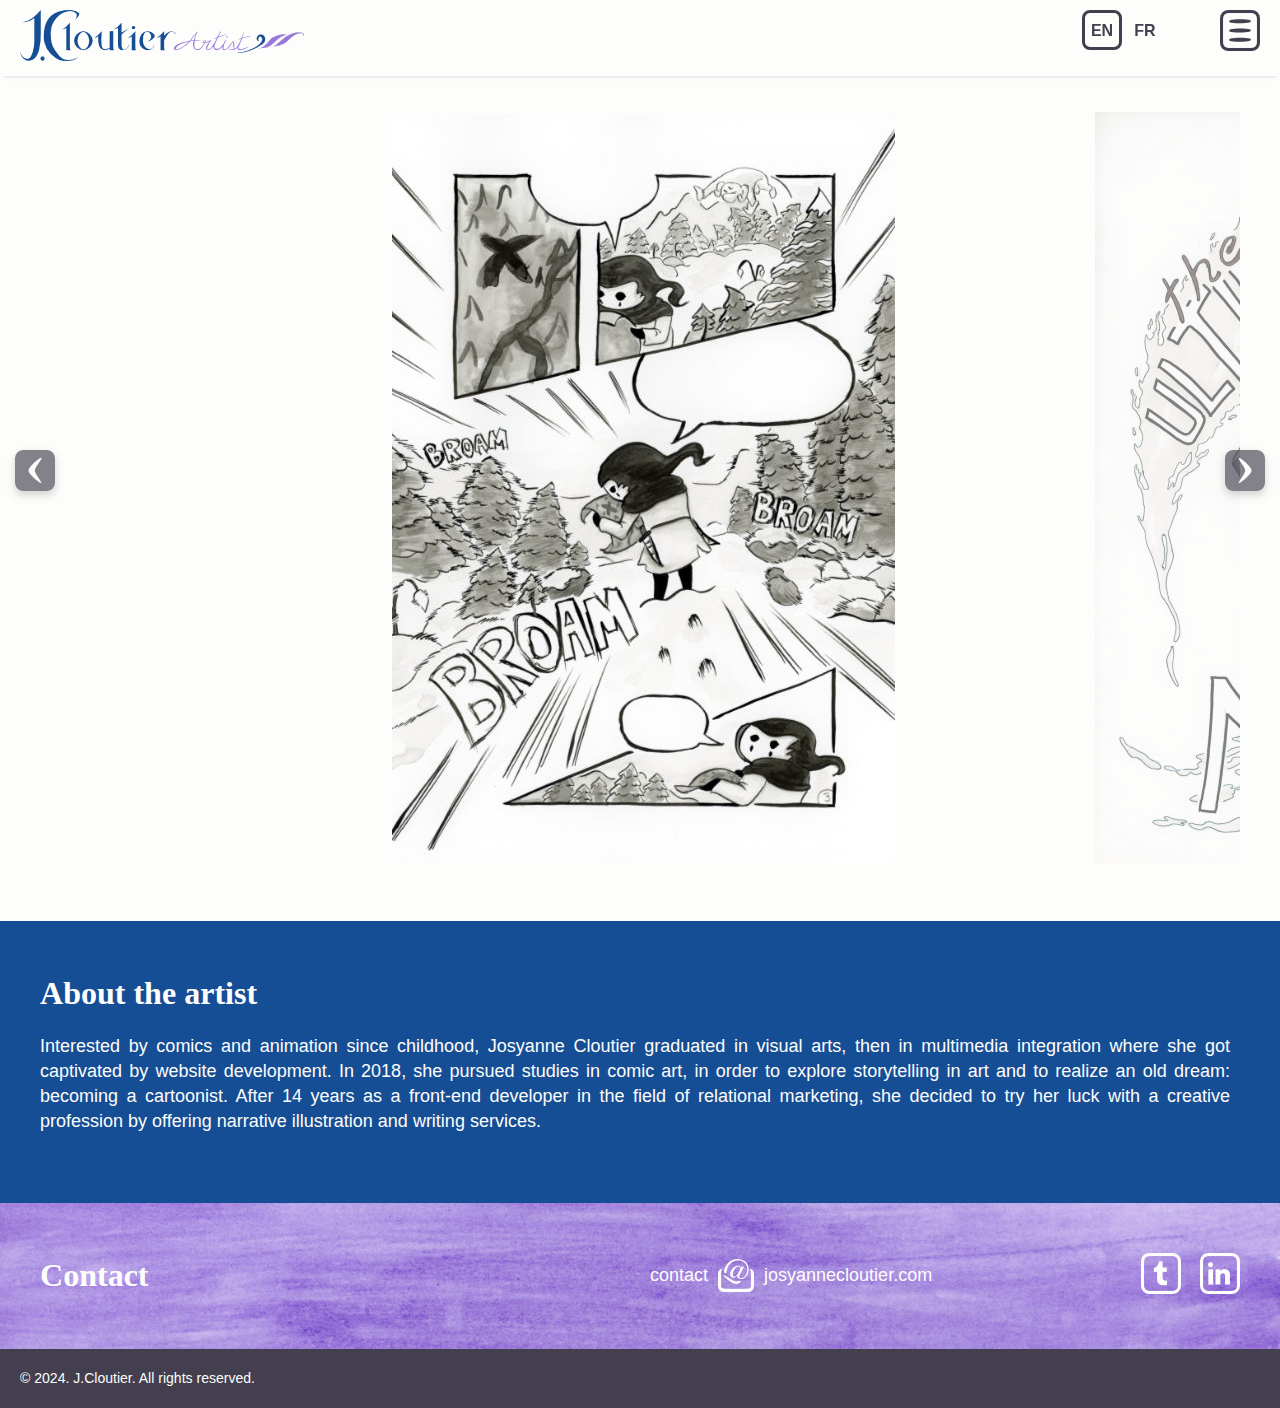
==== index.html @ 3eba8d3f "Update" ====
<!DOCTYPE html>
<html lang="en">
<head>
	<meta http-equiv="Content-Type" content="text/html; charset=UTF-8" />
	<meta name="viewport" content="width=device-width, initial-scale=1.0" />
	<meta name="description" content="" />
	<meta name="author" content="J.Cloutier" />
	<title>J.Cloutier - Portfolio</title>
	<link href="css/mainstyle.css" rel="stylesheet" type="text/css" media="all" />
	<script type="text/javascript" src="js/mainscript.js" defer></script>
	<script type="text/javascript" src="js/slideshow.js" defer></script>	
</head>

<body>	
	<!-- Mobile menu -->
	<div id="mainMenuNav" class="bgNeutralColor2 hide">
		<div class="mainWrapper">
			<div class="closeBtn button jsMenuBtn">
				<img src="images/ico_close_white.png" alt="Close" />
			</div>
			<nav>
				<ul>
					<li><a href="index.html">Home</a></li>
					<li><a href="index.html#portfolio">Portfolio</a></li>
					<li><a href="index.html#about">About the artist</a></li>
					<li><a href="index.html#contact">Contact</a></li>
					<!--li><a href="privacy-policy.html">Privacy policy</a></li-->
					<!--li><a href="terms-of-use.html">Terms of use</a></li-->
					<li><a href="fr/index.html">Français</a></li>
				</ul>
			</nav>
			<ul class="sMediaList">
				<!--li><a href="#"><img src="images/ico_facebook_red.png" alt="Facebook" /></a></li-->
				<!--li><a href="#"><img src="images/ico_instagram_red.png" alt="Instagram" /></a></li-->
				<li><a href="https://ysojart.tumblr.com/"><img src="images/ico_tumblr_white.png" alt="Tumblr" /></a></li>
				<li><a href="https://www.linkedin.com/in/josyanne-cloutier-2179b8313"><img src="images/ico_linkedin_white.png" alt="LinkedIn" /></a></li>
			</ul>
		</div>
	</div>	

	<header class="header bgWhite">
		<div class="mainWrapper flexWrapper cols1-1">
			<div class="logo">
				<a href="index.html"><img src="images/logo_jcloutier_en_blue.png" alt="J.Cloutier Artist" /></a>
			</div>
			<div class="menuWrapper">
				<div class="desktop menuContent">
					<ul class="switchLang">
						<li class="isActive">EN</li><li><a href="fr/index.html">FR</a></li>
					</ul>	
					<!--ul class="menuNav">
						<li><a href="index.html#about">About</a></li>
						<li><a href="index.html#contact">Contact</a></li>
					</ul-->				
				</div>
				<div class="menuBtn button jsMenuBtn">
					<img src="images/ico_menu_neutralTint.png" alt="Menu" />
				</div>		
			</div>			
		</div>
	</header>

	<!--section id="home" class="home firstContent bgMainColor bgImgMainColor">
		<div class="mainWrapper flexWrapper cols2-1">
			<div>
				<!-h1><img src="images/logo_jcloutier_red.png" alt="J.Cloutier" /></h1->
				<!-p class="subtitle left">No digital.</p->
				<p class="subtitle left">No artificial intelligence.</p>
				<h1>Only stories told through traditional art</h1>
				<!-p class="bigText">Lorem ipsum dolor sit amet, <a href="#">consectetur adipiscing</a> elit. Aenean placerat mattis ligula, eget tincidunt ante faucibus at. Maecenas ac ligula vitae ante luctus fermentum. Fusce eleifend magna eget quam faucibus, nec aliquam felis ullamcorper. Donec sollicitudin vel mi non convallis. Suspendisse tincidunt, dolor eu euismod pretium, lectus velit placerat lorem, facilisis finibus diam nibh ut magna.</p->
				<!-ul class="sMediaList">
					<!-li><a href="#"><img src="images/ico_facebook_grey.png" alt="Facebook" /></a></li->
					<!-li><a href="#"><img src="images/ico_instagram_grey.png" alt="Instagram" /></a></li->
					<li><a href="https://ysojart.tumblr.com/"><img src="images/ico_tumblr_white.png" alt="Tumblr" /></a></li>
					<li><a href="https://www.linkedin.com/in/josyanne-cloutier-2179b8313"><img src="images/ico_linkedin_white.png" alt="LinkedIn" /></a></li>
				</ul->
			</div>
			<div class="desktop right">
				<img src="images/img_hero.png" alt="" />
			</div>			
		</div>
	</section-->

	<section id="portfolio" class="portfolio">
		<div class="mainWrapper contentWrapper">
			<h2 class="hide">Portfolio</h2>

			<div class="slideshowWrapper">
				<div class="slideshow">
					<div class="artworkWrapper">
						
						<div class="artwork isActive">
							<img src="images/2021_GuerrierOmbre_p3.jpg" alt="Shadow warrior, page 3, 2021" draggable="false" />
							<div class="description">
								<p class="title">Shadow warrior, page 3</p>
								<p>2021, ink on bristol paper, 35.6cm x 27.8cm (14in x 11in)</p>
							</div>
						</div>

						<div class="artwork">
							<img src="images/2024_Ramfresh_Concept1.jpg" alt="Ramfresh, concept 1, 2024" draggable="false" />
							<div class="description">
								<p class="title">Ramfresh, concept 1</p>
								<p>2024, ink and markers on marker paper, 22.8cm x 30.4cm (9in x 12in)</p>
							</div>
						</div>					

						<div class="artwork">
							<img src="images/2022_SuperChevre.jpg" alt="Super Chèvre, 2022" draggable="false" />
							<div class="description">
								<p class="title">Super Chèvre</p>
								<p>2022, ink, gouache and watercolor on watercolor paper, 22.8cm x 30.4cm (9in x 12in)</p>
							</div>
						</div>

						<div class="artwork">
							<img src="images/2022_EvilBouc.jpg" alt="Evil Bouc, 2022" draggable="false" />
							<div class="description">
								<p class="title">Evil Bouc</p>
								<p>2022, ink, gouache and watercolor on watercolor paper, 22.8cm x 30.4cm (9in x 12in)</p>
							</div>
						</div>

						<div class="artwork">
							<img src="images/2022_MadWoulf.jpg" alt="Mad Woülf, 2022" draggable="false" />
							<div class="description">
								<p class="title">Mad Woülf</p>
								<p>2022, ink, gouache and watercolor on watercolor paper, 22.8cm x 30.4cm (9in x 12in)</p>
							</div>
						</div>

						<div class="artwork">
							<img src="images/2022_SCCharaSheet.jpg" alt="Character sheet for Super Chèvre, 2022" draggable="false" />
							<div class="description">
								<p class="title">Character sheet for Super Chèvre</p>
								<p>2022, graphite on paper, 22.8cm x 30.4cm (9in x 12in)</p>
							</div>
						</div>

						<div class="artwork">
							<img src="images/2019_SCInvitation_p2.jpg" alt="Invitation, page 2, 2019" draggable="false" />
							<div class="description">
								<p class="title">Invitation, page 2</p>
								<p>2019, ink on bristol paper, 35.6cm x 27.8cm (14in x 11in)</p>
							</div>
						</div>

						<div class="artwork">
							<img src="images/2020_TommyTimeTravel.jpg" alt="Time travel, 2020" draggable="false" />
							<div class="description">
								<p class="title">Time travel</p>
								<p>2020, ink on bristol paper, 35.6cm x 27.8cm (14in x 11in)</p>
							</div>
						</div>

						<div class="artwork">
							<img src="images/20240506_EtudeCraneLoup.jpg" alt="Study of a wolf skull, 2024" draggable="false" />
							<div class="description">
								<p class="title">Study of a wolf skull</p>
								<p>2024, graphite on paper, 14.2cm x 21.6cm (5.63in x 8.5in)</p>
							</div>
						</div>

						<div class="artwork">
							<img src="images/2024_LumiereFeline.jpg" alt="Feline light" draggable="false" />
							<div class="description">
								<p class="title">Feline light</p>
								<p>2024, ink on watercolor paper, 17.7cm x 17.7cm (7in x 7in)</p>
							</div>
						</div>						

						<div class="artwork">
							<img src="images/20240419_Woulf.jpg" alt="Mad Woülf, color exercise, 2024" draggable="false" />
							<div class="description">
								<p class="title">Mad Woülf (color exercise)</p>
								<p>2024, ink, watercolor and gouache on mixed media paper, 7.6cm x 11.5cm (3in x 4.5in)</p>
							</div>
						</div>					

						<div class="artwork">
							<img src="images/20240524_Woulf.jpg" alt="Mad Woülf, color exercise, 2024" draggable="false" />
							<div class="description">
								<p class="title">Mad Woülf (color exercise)</p>
								<p>2024, ink, watercolor and gouache on mixed media paper, 7.5cm x 11.5cm (3in x 4.5in)</p>
							</div>
						</div>

						<div class="artwork">
							<img src="images/20240427_ShadowWarriorColor.jpg" alt="Shadow warrior, color exercise, 2024" draggable="false" />
							<div class="description">
								<p class="title">Shadow warrior (color exercise)</p>
								<p>2024, watercolor and gouache on mixed media paper, 7.6cm x 11.5cm (3in x 4.5in)</p>
							</div>
						</div>

					</div>
				</div>
				<div class="slideshowControls">
					<div class="prevBtn button">
						<img src="images/ico_arrowLeft_neutralTint.png" alt="Previous" />
					</div>
					<div class="nextBtn button">
						<img src="images/ico_arrowRight_neutralTint.png" alt="Next" />
					</div>
				</div>			
			</div>
					
		</div>
	</section>

	<section class="bgMainColor" id="about">
		<div class="mainWrapper contentWrapper flexWrapper cols1-2">
			<!--div class="desktop photo">
				<img src="images/photo_jcloutier.jpg" alt="Josyanne Cloutier" />
			</div-->
			<div class="description">
				<h2>About the artist</h2>
				<p>Interested by comics and animation since childhood, Josyanne Cloutier graduated in visual arts, then in multimedia integration where she got captivated by website development. In 2018, she pursued studies in comic art, in order to explore storytelling in art and to realize an old dream: becoming a cartoonist. After 14&nbsp;years as a front-end developer in the field of relational marketing, she decided to try her luck with a creative profession by offering narrative illustration and writing services.</p>
			</div>
		</div>
	</section>

	<section class="bgSecondColor1 bgImgSecondColor1" id="contact">
		<div class="mainWrapper contentWrapper flexWrapper cols1-1">
			<div>
				<h2>Contact</h2>
			</div>
			<div class="contactInfoWrapper flexWrapper cols1-1">
				<div class="contactEmail">
					<ul>
						<li>contact</li>
						<li><img src="images/ico_atemail_white.png" alt=" at " /></li>
						<li>josyannecloutier.com</li>
					</ul>					
				</div>
				<div class="contactOther">
					<ul class="sMediaList">
						<!--li><a href="mailto:contact@josyannecloutier.com"><img src="images/ico_email_white.png" alt="Email" /></a></li-->
						<!--li><a href="#"><img src="images/ico_facebook_red.png" alt="Facebook" /></a></li-->
						<!--li><a href="#"><img src="images/ico_instagram_red.png" alt="Instagram" /></a></li-->
						<li><a href="https://ysojart.tumblr.com/"><img src="images/ico_tumblr_white.png" alt="Tumblr" /></a></li>
						<li><a href="https://www.linkedin.com/in/josyanne-cloutier-2179b8313"><img src="images/ico_linkedin_white.png" alt="LinkedIn" /></a></li>
					</ul>
				</div>
			</div>
		</div>
	</section>

	<footer class="bgNeutralColor2 footer">
		<div class="mainWrapper flexWrapper cols1-1">
			<div>
				<p>&copy; 2024. J.Cloutier. All rights reserved.</p>
			</div>
			<!--div>
				<ul class="linkList">
					<li><a href="privacy-policy.html">Privacy policy</a></li>
					<li><a href="terms-of-use.html">Terms of use</a></li>
				</ul>
			</div-->
		</div>
	</footer>
</body>
</html>
---- css/mainstyle.css ----
/* RESET */
* { padding:0; margin:0; border:0; outline:0; font-size:100%; box-sizing:border-box; }


/* VARIABLES */
html {
	/* Colors */
	/*--bourgogne: rgba(100, 3, 31, 1);
		--bourgogne75: rgba(100, 3, 31, 0.75);
	--turquoise: rgba(121, 225, 178, 1);
		--turquoise75: rgba(121, 225, 178, 0.75);
	--grey: rgba(139, 119, 125, 1);
		--grey75: rgba(139, 119, 125, 0.75);
	--black: rgba(0, 0, 0, 1);
		--black75: rgba(0, 0, 0, 0.75);
	--white: rgba(255, 255, 255, 1);
		--white75: rgba(255, 255, 255, 0.75);*/

	--mainColor: rgba(22, 78, 149, 1);			/* Bleu de Prusse */
	--secondColor1: rgba(152, 120, 216, 1);		/* Violet d'outremer */
	--secondColor2: rgba(251, 237, 71, 1);		/* Aureoline */
	--neutralColor1: rgba(79, 63, 95, 1);		/* Moonglow */
	--neutralColor2: rgba(67, 63, 78, 1);		/* Neutral tint */
		--neutralColor2-75: rgba(67, 63, 78, 0.75);
		--neutralColor2-25: rgba(67, 63, 78, 0.25);
	--neutralColor3: rgba(27, 28, 22, 1);		/* Nour de Mars */
	--white: rgba(253, 253, 252, 1);			/* Blanc Canson */

	/* Transition */
	--transition500msEase: all 0.5s ease;

	/* Width, Padding and Margin */
	--bodyMaxWidth: 1280px;
	--bodyMinWidth: 320px;
	--spacing10: 10px;
	--spacing20: 20px;
	--spacing30: 30px;
	--spacing50: 50px;

	/* Border radius  */
	--radius: 8px;
}


/* CORRECTION STYLE */
.toCorrect, .toCorrect a { background-color:yellow; color:black; }


/* BASIC STYLE */
html { scroll-behavior:smooth; }
body { background-color:var(--white); font-family:Verdana, Arial, sans-serif; font-size:18px; color:var(--black); text-align:justify; }

h1 { font-family:Georgia, "Times New Roman", serif; font-size:3.33em; /* 60px / 18px  */ font-weight:bold; color:var(--mainColor); line-height:140%; text-align:left; margin-bottom:var(--spacing30); }
h2 { font-family:Georgia, "Times New Roman", serif; font-size:1.78em; /* 32px / 18px  */ font-weight:bold; color:var(--mainColor); line-height:140%; text-align:left; }
h3 { font-family:Georgia, "Times New Roman", serif; font-size:1.33em; /* 24px / 18px  */ font-weight:bold; color:var(--mainColor); line-height:140%; text-align:left; margin:var(--spacing50) 0 var(--spacing20) 0; }
h4 { font-family:Georgia, "Times New Roman", serif; font-size:1.22em; /* 22px / 18px  */ font-weight:bold; color:var(--neutralColor2); line-height:140%; text-align:left; margin:var(--spacing30) 0 var(--spacing20) 0; }

p { margin:1em 0; line-height:140%; }

sup { vertical-align:super; font-size:smaller; }

.smallText { font-size:0.89em; /* 16px / 18px */ color:var(--neutralColor2); }
.bigText { font-size:1.22em; /* 22px / 18px */ }

.subtitle { font-family:Georgia, "Times New Roman", serif; font-size:1.44em; /* 26px / 18px  */ margin:0; margin-bottom:1.11em; /* 20px / 18px */ }

.left { text-align:left; }
.right { text-align:right; }

a, a:active, a:visited { color:var(--mainColor); text-decoration:underline; padding:0 3px; -webkit-border-radius:calc(var(--radius) / 2); -moz-border-radius:calc(var(--radius) / 2); border-radius:calc(var(--radius) / 2); -webkit-transition:var(--transition500msEase); -moz-transition:var(--transition500msEase); transition:var(--transition500msEase); }
a:hover, a:focus { color:var(--white); text-decoration:none; background-color:var(--mainColor); }

	.header a, .header a:active, .header a:visited { text-decoration:none; padding:0; }
	.header a:hover, .header a:focus { text-decoration:none; background-color:transparent; }

.button { cursor:pointer; }

img { image-rendering:smooth; }

.insideTextlist ul, .insideTextlist ol { margin:1em 0; padding-left:2em; line-height:140%; }

header { padding-top:var(--spacing10); padding-bottom:var(--spacing10); }
section { padding-top:var(--spacing50); padding-bottom:var(--spacing50); }
footer { padding-top:var(--spacing20); padding-bottom:var(--spacing20); }

.mainWrapper { width:100%; max-width:var(--bodyMaxWidth); margin:0 auto; padding-left:var(--spacing20); padding-right:var(--spacing20); }
.contentWrapper { padding-left:calc(var(--spacing20) * 2); padding-right:calc(var(--spacing20) * 2); }

/*.bgBourgogne { background-color:var(--bourgogne); color:var(--white); }
	.bgBourgogne a, .bgBourgogne a:active, .bgBourgogne a:visited { color:var(--white); }
	.bgBourgogne a:hover, .bgBourgogne a:focus { color:var(--bourgogne); background-color:var(--white); }*/

.bgMainColor { background-color:var(--mainColor); color:var(--white); }
	.bgMainColor a, .bgMainColor a:active, .bgMainColor a:visited { color:var(--white); }
	.bgMainColor a:hover, .bgMainColor a:focus { color:var(--mainColor); background-color:var(--white); }
	.bgMainColor h1, .bgMainColor h2, .bgMainColor h3 { color:var(--white); }

.bgImgMainColor { background-image:url("../images/bg_paintBlue.jpg"); background-repeat:no-repeat; background-position:center; background-size:cover; }

/*.bgTurquoise { background-color:var(--turquoise); }*/
/*.bgTurquoise75 { background-color:var(--turquoise75); }*/

.bgSecondColor1 { background-color:var(--secondColor1); color:var(--white); }
	.bgSecondColor1 a, .bgSecondColor1 a:active, .bgSecondColor1 a:visited { color:var(--white); }
	.bgSecondColor1 a:hover, .bgSecondColor a:focus { color:var(--secondColor1); background-color:var(--white); }
	.bgSecondColor1 h1, .bgSecondColor1 h2, .bgSecondColor1 h3 { color:var(--white); }

.bgImgSecondColor1 { background-image:url("../images/bg_paintPurple.jpg"); background-repeat:no-repeat; background-position:center; background-size:cover; }

/*.bgGrey { background-color:var(--grey); color:var(--white); }
	.bgGrey a, .bgGrey a:active, .bgGrey a:visited { color:var(--white); }
	.bgGrey a:hover, .bgGrey a:focus { color:var(--grey); background-color:var(--white); }*/

.bgNeutralColor2 { background-color:var(--neutralColor2); color:var(--white); }
	.bgNeutralColor2 a, .bgNeutralColor2 a:active, .bgNeutralColor2 a:visited { color:var(--white); }
	.bgNeutralColor2 a:hover, .bgNeutralColor2 a:focus { color:var(--neutralColor2); background-color:var(--white); }
	.bgNeutralColor2 h1, .bgNeutralColor2 h2, .bgNeutralColor2 h3 { color:var(--white); }

.bgWhite { background-color:var(--white); color:var(--neutralColor2); }
	.bgWhite a, .bgWhite a:active, .bgWhite a:visited { color:var(--neutralColor2); }
	.bgWhite a:hover, .bgWhite a:focus { color:var(--white); background-color:var(--neutralColor2); }


.desktop, .show { display:block; }
.mobile, .hide { display:none; }

.fadeIn { visibility:visible; opacity:1; }
.fadeOut { visibility:hidden; opacity:0; }

.draggedElement { cursor:grabbing; user-select:none; }

/* Grid  */
.gridWrapper { display:grid; }
	.gridWrapper.cols1-1 { grid-template-columns:50% 50%; }		
	.gridWrapper.cols1-2 { grid-template-columns:25% 75%; }
	.gridWrapper.cols2-1 { grid-template-columns:75% 25%; }
		.gridWrapper.cols1-1 > div:nth-child(1), .gridWrapper.cols1-2 > div:nth-child(1), .gridWrapper.cols2-1 > div:nth-child(1) { margin-right:var(--spacing10); }
		.gridWrapper.cols1-1 > div:nth-child(2), .gridWrapper.cols1-2 > div:nth-child(2), .gridWrapper.cols2-1 > div:nth-child(2) { margin-left:var(--spacing10); }

/* Flexbox */
.flexWrapper { display:flex; flex-direction:row; flex-wrap:wrap; align-items:stretch; }
	.flexWrapper.cols1-1 > div { flex-grow:1; flex-basis:48%; }
	.flexWrapper.cols1-1 > div:nth-child(1) { margin-right:var(--spacing10); }
	.flexWrapper.cols1-1 > div:nth-child(2) { margin-left:var(--spacing10); }

	.flexWrapper.cols1-2 > div:nth-child(1) { flex-grow:1; flex-basis:23%; margin-right:var(--spacing10); }
	.flexWrapper.cols1-2 > div:nth-child(2) { flex-grow:2; flex-basis:73%; margin-left:var(--spacing10); }

	.flexWrapper.cols2-1 > div:nth-child(1) { flex-grow:2; flex-basis:63%; margin-right:var(--spacing10); }
	.flexWrapper.cols2-1 > div:nth-child(2) { flex-grow:1; flex-basis:33%; margin-left:var(--spacing10); }

/* Social media list */
.sMediaList { list-style-type:none; }
	.sMediaList li { display:inline; margin-right:calc(var(--spacing20) - 6px); }
	.sMediaList li:last-child { margin-right:0; }
	.sMediaList li a, .sMediaList li a:hover, .sMediaList li a:visited { padding:0; background-color:transparent; }


/* HEADER */
.header { position:sticky; left:0; top:0; width:100%; z-index:100; /*background-color:var(--white);*/ box-shadow:0 4px 4px -4px var(--neutralColor2-25); }
.header .flexWrapper.cols1-1 > div { flex-basis:auto; }

.header .logo img { width:auto; max-width:100%; /*max-width:148px;*/ }
.header .logo a, .header .logo a:hover, .header .logo a:visited { background-color:transparent; }

.header .menuWrapper { text-align:right; }
.header .menuContent { display:inline-block; vertical-align:top; }

.header .switchLang { display:inline-block; list-style-type:none; margin-right:30px; text-align:right; }
	.header .switchLang li { display:inline-block; width:40px; line-height:40px; text-align:center; font-size:0.89em; /* 16px / 18px */ font-weight:bold; margin-right:3px; -webkit-border-radius:var(--radius); -moz-border-radius:var(--radius); border-radius:var(--radius); }
	.header .switchLang li:last-child { margin-right:0; }
	.header .switchLang li a, .header .switchLang li a:active, .header .switchLang li a:visited { /*color:var(--neutralColor2);*/ text-decoration:none; display:block; }
	.header .switchLang li a:hover, .header .switchLang li a:focus { background-color:var(--neutralColor2); color:var(--white); }
	.header .switchLang li.isActive { color:var(--neutralColor2); border:3px solid var(--neutralColor2); box-sizing:border-box; line-height:34px; }
/* Colored bg header */
	.header.bgMainColor .switchLang li a:hover, .header.bgMainColor .switchLang li a:focus { background-color:var(--white); color:var(--neutralColor2); }
	.header.bgMainColor .switchLang li.isActive { color:var(--white); border-color:var(--white); }

.header .menuNav { display:inline-block; list-style-type:none; text-align:right; }
	.header .menuNav li { display:inline-block; margin-left:var(--spacing20); line-height:40px; text-align:center; font-size:0.89em; /* 16px / 18px */ font-weight:bold; color:var(--neutralColor2); -webkit-border-radius:var(--radius); -moz-border-radius:var(--radius); border-radius:var(--radius); }
	.header .menuNav li a, .header .menuNav li a:active, .header .menuNav li a:visited { padding:0 var(--spacing10); /*color:var(--neutralColor2);*/ display:block; text-decoration:none; }
	.header .menuNav li a:hover, .header .menuNav li a:focus { color:var(--white); background-color:var(--neutralColor2); }
/* Colored bg header */
	.header.bgMainColor .menuNav li { color:var(--white); }
	.header.bgMainColor .menuNav li a:hover, .header.bgMainColor .menuNav li a:focus { color:var(--neutralColor2); background-color:var(--white); }

.header .menuBtn { display:inline-block; text-align:right; margin-left:var(--spacing20); }


/* MENU */
#mainMenuNav { width:100%; height:100vh; z-index:500; position:fixed; top:0; left:0; padding-top:var(--spacing10); padding-bottom:var(--spacing20); overflow:auto; -webkit-transition:var(--transition500msEase); -moz-transition:var(--transition500msEase); transition:var(--transition500msEase); }

#mainMenuNav .closeBtn { position:sticky; top:0; width:50px; margin:auto 0 auto auto; text-align:right; margin-bottom:var(--spacing20); }
	#mainMenuNav .closeBtn a { padding:0; background-color:transparent; }

#mainMenuNav nav { font-size:1.22em; /* 22px */ font-weight:bold; text-align:center; }
	#mainMenuNav nav ul { list-style-type:none; }
	#mainMenuNav nav ul li { margin-bottom:var(--spacing30); }
	#mainMenuNav nav ul li a { text-decoration:none; }

#mainMenuNav .sMediaList { text-align:center; margin-top:var(--spacing50); }


/* MENU TABLE OF CONTENTS */
.tableContents { margin-top:calc(var(--spacing50) * 1.5); position:sticky; top:calc(var(--spacing50) * 2); }
	.tableContents ul { list-style-type:none; }
		.tableContents ul li { margin:var(--spacing10) 0; }
		.tableContents a, .tableContents a:active, .tableContents a:visited { color:var(--neutralColor2); text-decoration:none; display:block; padding:calc(var(--spacing10) / 2) var(--spacing10); }
			.tableContents a:hover, .tableContents a:focus, .tableContents a.isActive:hover, .tableContents a.isActive:focus { background-color:var(--secondColor1); color:var(--mainColor); }
		.tableContents a.isActive, .tableContents a.isActive:active, .tableContents a.isActive:visited { color:var(--secondColor1); border:3px solid var(--secondColor1); box-sizing:border-box; font-weight:bold; }

.tableContents .linkList {}
	.tableContents .linkList li {}

.tableContents .sublinkList { margin-left:var(--spacing20); }
	.tableContents .sublinkList li {}
	.tableContents .sublinkList a { display:inline-block; width:90%; }


/* HOME PAGE */
.home {}
.home .contentWrapper { /*max-width:calc(var(--bodyMaxWidth) * 0.60);*/ }
/*.home h1 { text-align:center; }*/
	/*.home h1 img { width:100%; max-width:326px; }*/
.home p { line-height:120%; }
.home .sMediaList { /*text-align:center;*/ margin-top:var(--spacing30); }
.home div:nth-child(2) img { max-width:100%; }


/* PORTFOLIO PAGE */
.portfolio { padding-top:var(--spacing30); }

.slideshowWrapper { position:relative; }
	.slideshow { overflow:hidden; scroll-behavior:smooth; scroll-snap-type:x mandatory; cursor:grab; }
		.slideshow .artworkWrapper { display:flex; flex-direction:row; flex-wrap:nowrap; align-items:center; height:85vh/*75vh*/; max-height:800px/*750px*/; }
			/*.slideshow .artworkWrapper:after { content:""; width:100px; height:100px; background-color:blue; }*/
			.slideshow .artwork { position:relative; /*float:left;*/ margin:0 /*var(--spacing10)*/ calc(var(--spacing50) * 2); scroll-snap-align:center; opacity:0.5; -webkit-transition:var(--transition500msEase); -moz-transition:var(--transition500msEase); transition:var(--transition500msEase); }
			.slideshow .artwork:first-child { /*margin-left:0;*/ margin-left:30%; }
			.slideshow .artwork:last-child { margin-right:0; padding-right:30%; }
			.slideshow .artwork.isActive { opacity:1; }		
				.slideshow .artwork img { display:block; width:auto; height:auto; max-height:85vh/*75vh*/; }
				.slideshow .artwork .description { background-color:var(--neutralColor2-75); display:none; font-size:0.89em; /* 16px */ color:var(--white); text-align:center; position:absolute; top:0; left:0; padding:10px; width:100%; height:100%; align-content:center; -webkit-transition:var(--transition500msEase); -moz-transition:var(--transition500msEase); transition:var(--transition500msEase); }
					.slideshow .artwork .title { font-weight:bold; font-size:1.15em; }
				.slideshow .artwork.isActive:hover .description, .slideshow .artwork.isActive:focus .description { display:block; }
	.slideshow.draggedElement { cursor:grabbing; user-select:none; }
		.slideshow.draggedElement .artwork.isActive .description { display:none; }
	.slideshowControls { z-index:5; }
		.slideshowControls img { display:block; }
		.slideshowControls .button {}
		.slideshowControls .prevBtn, .slideshowControls .nextBtn { position:absolute; top:45%; opacity:0.65; /*background-color:var(--white); padding:5px;*/ webkit-border-radius:var(--radius); -moz-border-radius:var(--radius); border-radius:var(--radius); box-shadow:0 4px 8px rgba(0, 0, 0, 0.25); -webkit-transition:var(--transition500msEase); -moz-transition:var(--transition500msEase); transition:var(--transition500msEase); }	
		.slideshowControls .prevBtn { left:-25px; }			
		.slideshowControls .nextBtn { right:-25px; }
			.slideshowControls .prevBtn:hover, .slideshowControls .prevBtn:focus, .slideshowControls .nextBtn:hover, .slideshowControls .nextBtn:focus { opacity:1; }


/* ABOUT PAGE */
#about {}
#about .photo { max-width:200px; min-height:250px; overflow:hidden; background-color:var(--neutalColor2); -webkit-border-radius:calc(var(--radius) * 3); -moz-border-radius:calc(var(--radius) * 3); border-radius:calc(var(--radius) * 3); }
	#about .photo img { width:100%; height:100%; object-fit:cover }
#about .description {}


/* CONTACT PAGE */
#contact {}
#contact .flexWrapper { align-items:center; }
	/*#contact .flexWrapper > div {}*/
#contact .contactInfoWrapper.flexWrapper.cols1-1 > div { flex-basis:auto; }
#contact .contactEmail {}
	#contact .contactEmail ul { list-style-type:none; font-size:0; }
		#contact .contactEmail ul li { display:inline-block; vertical-align:middle; font-size:18px; }
		#contact .contactEmail ul li img { display:block; margin:0 var(--spacing10); }
#contact .contactOther { text-align:right; }
#contact p { margin:0; }


/* FOOTER */
.footer { font-size:0.78em; /* 14px / 18px */ text-align:left; }
.footer.bgNeutralColor2 { padding-top:var(--spacing20); padding-bottom:var(--spacing20); }
.footer p { margin:0; }
/*.footer .flexWrapper > div {}*/
	.footer .flexWrapper div:nth-child(2) { text-align:right; }
.footer .linkList { list-style-type:none; }
	.footer .linkList li { display:inline; margin-right:var(--spacing10); }
	.footer .linkList li:last-child { margin-right:0; }



/* RESPONSIVE */
/*@media screen and (max-width:var(--bodyMaxWidth)){
	header { background-color:turquoise; }
}*/

@media screen and (max-width:992px){
	header {}

	/* PORTFOLIO */
	.slideshow .artwork { margin:/*5px*/ var(--spacing20); }
		.slideshow .artwork img { max-width:78vw /*550px*/; }
	.slideshow .artwork:first-child { margin-left:0; padding-left:0; }
	.slideshow .artwork:last-child { margin-right:0; padding-right:0; }
}


@media screen and (max-width:768px){
	.desktop { display:none; }
	.mobile { display:block; }

	header {}

	h1 { margin-bottom:var(--spacing30); }
	h2 { /*text-align:center;*/ margin-bottom:var(--spacing30); }

	#about h2, #contact h2 { text-align:center; }

	section, .home { padding-top:var(--spacing30); padding-bottom:var(--spacing30); }
	.mainWrapper, .contentWrapper { padding-left:var(--spacing10); padding-right:var(--spacing10); }

	.header .menuContent { display:none; }

	/* Flexbox */
	.flexWrapper:not(.header .flexWrapper) { display:block; }
		.flexWrapper.cols1-1 > div, .flexWrapper.cols1-1 > div:nth-child(n), .flexWrapper.cols1-2 > div, .flexWrapper.cols1-2 > div:nth-child(n) { margin-left:0; margin-right:0; }


	/* HOME PAGE */
	.home .sMediaList { margin-top:var(--spacing30); }


	/* PORTFOLIO PAGE */	
	/*.slideshow .artwork { margin:5px; }*/
		/*.slideshow .artwork img { max-width:78vw /450px/; }*/
			.slideshow .artwork .description { padding:5px; }
	.slideshowControls { /*display:none;*/ }
	.slideshowControls .prevBtn { left:0; }			
	.slideshowControls .nextBtn { right:0; }


	/* CONTACT PAGE */
	#contact { text-align:center; }
	#contact .contactOther { text-align:center; margin-top:var(--spacing20); }


	/* FOOTER */
	.footer { text-align:center; }
	.footer .flexWrapper div:nth-child(2) { text-align:center; margin-top:var(--spacing20); }
	.footer .linkList li { display:block; margin:var(--spacing10) 0; }
}

@media screen and (max-width:576px){
	header {}

	/* PORTFOLIO */
	.slideshow .artwork { margin:0; }
		/*.slideshow .artwork img { max-width:78vw /290px/; }*/
}
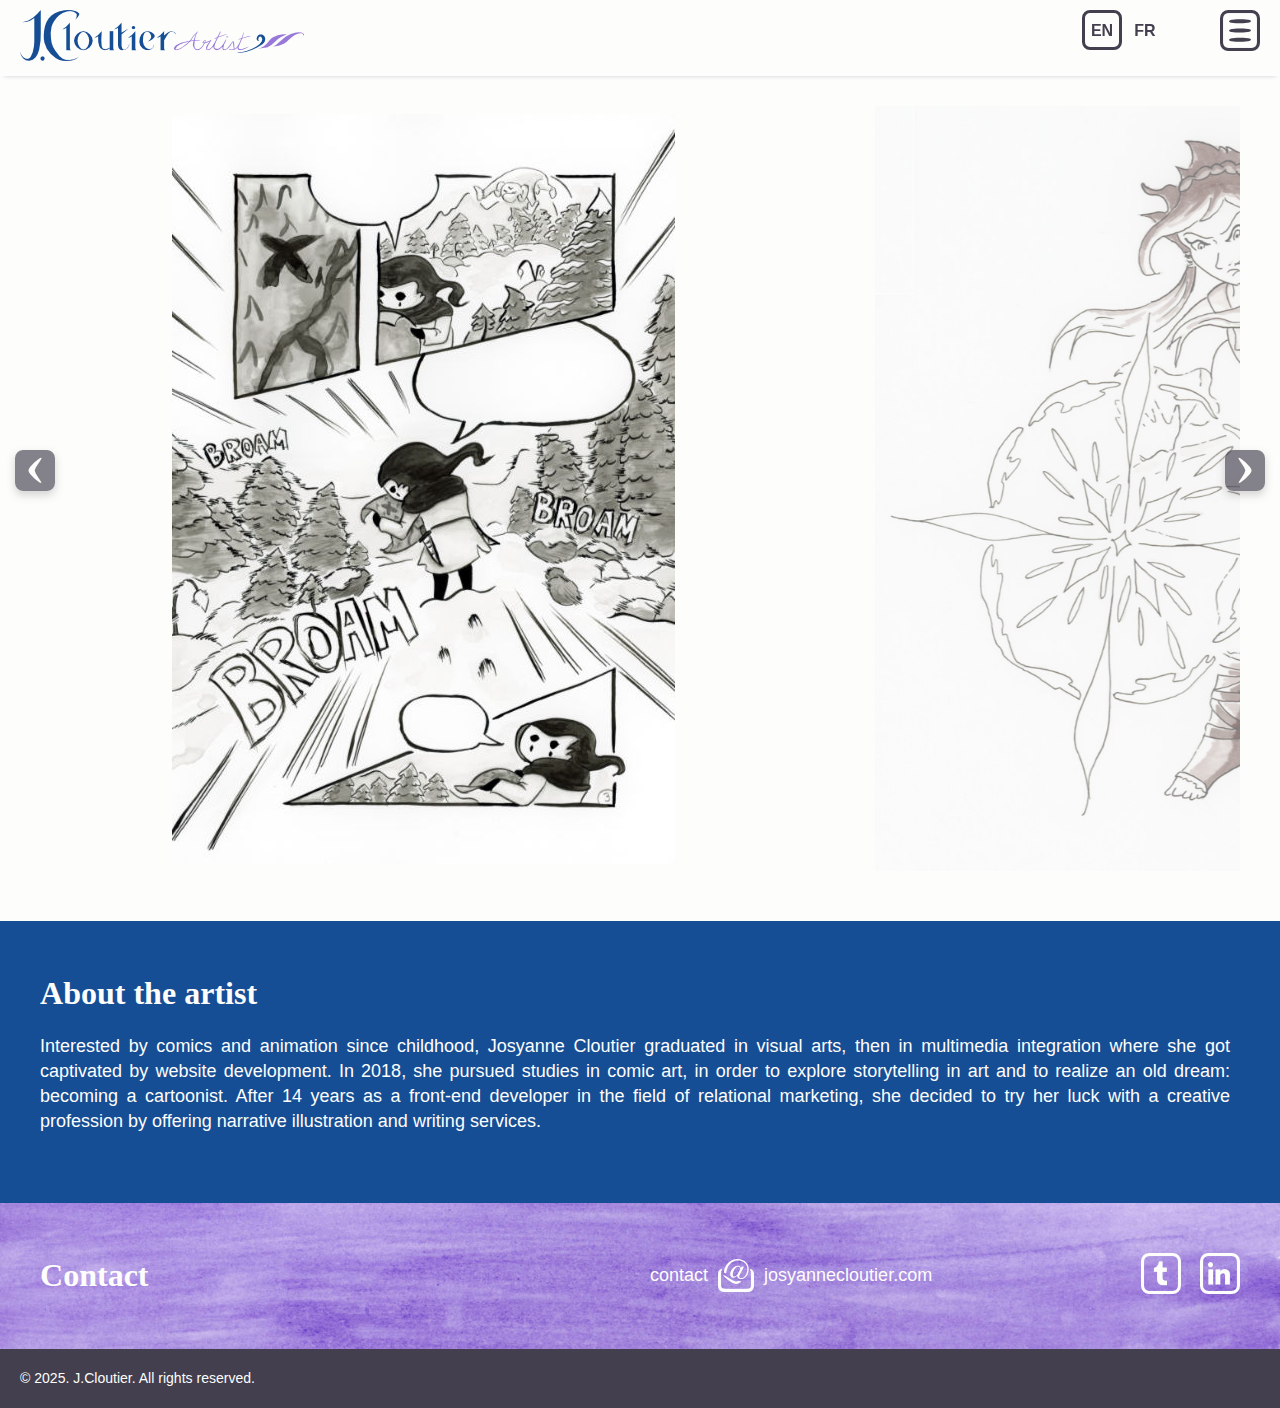
==== commit 38685066: "Adding new portfolio artwork" ====
--- a/index.html
+++ b/index.html
@@ -24,15 +24,11 @@
 					<li><a href="index.html#portfolio">Portfolio</a></li>
 					<li><a href="index.html#about">About the artist</a></li>
 					<li><a href="index.html#contact">Contact</a></li>
-					<!--li><a href="privacy-policy.html">Privacy policy</a></li-->
-					<!--li><a href="terms-of-use.html">Terms of use</a></li-->
 					<li><a href="fr/index.html">Français</a></li>
 				</ul>
 			</nav>
 			<ul class="sMediaList">
-				<!--li><a href="#"><img src="images/ico_facebook_red.png" alt="Facebook" /></a></li-->
-				<!--li><a href="#"><img src="images/ico_instagram_red.png" alt="Instagram" /></a></li-->
-				<li><a href="https://ysojart.tumblr.com/"><img src="images/ico_tumblr_white.png" alt="Tumblr" /></a></li>
+				<li><a href="https://jcloutierart.tumblr.com/"><img src="images/ico_tumblr_white.png" alt="Tumblr" /></a></li>
 				<li><a href="https://www.linkedin.com/in/josyanne-cloutier-2179b8313"><img src="images/ico_linkedin_white.png" alt="LinkedIn" /></a></li>
 			</ul>
 		</div>
@@ -47,11 +43,7 @@
 				<div class="desktop menuContent">
 					<ul class="switchLang">
 						<li class="isActive">EN</li><li><a href="fr/index.html">FR</a></li>
-					</ul>	
-					<!--ul class="menuNav">
-						<li><a href="index.html#about">About</a></li>
-						<li><a href="index.html#contact">Contact</a></li>
-					</ul-->				
+					</ul>				
 				</div>
 				<div class="menuBtn button jsMenuBtn">
 					<img src="images/ico_menu_neutralTint.png" alt="Menu" />
@@ -59,27 +51,6 @@
 			</div>			
 		</div>
 	</header>
-
-	<!--section id="home" class="home firstContent bgMainColor bgImgMainColor">
-		<div class="mainWrapper flexWrapper cols2-1">
-			<div>
-				<!-h1><img src="images/logo_jcloutier_red.png" alt="J.Cloutier" /></h1->
-				<!-p class="subtitle left">No digital.</p->
-				<p class="subtitle left">No artificial intelligence.</p>
-				<h1>Only stories told through traditional art</h1>
-				<!-p class="bigText">Lorem ipsum dolor sit amet, <a href="#">consectetur adipiscing</a> elit. Aenean placerat mattis ligula, eget tincidunt ante faucibus at. Maecenas ac ligula vitae ante luctus fermentum. Fusce eleifend magna eget quam faucibus, nec aliquam felis ullamcorper. Donec sollicitudin vel mi non convallis. Suspendisse tincidunt, dolor eu euismod pretium, lectus velit placerat lorem, facilisis finibus diam nibh ut magna.</p->
-				<!-ul class="sMediaList">
-					<!-li><a href="#"><img src="images/ico_facebook_grey.png" alt="Facebook" /></a></li->
-					<!-li><a href="#"><img src="images/ico_instagram_grey.png" alt="Instagram" /></a></li->
-					<li><a href="https://ysojart.tumblr.com/"><img src="images/ico_tumblr_white.png" alt="Tumblr" /></a></li>
-					<li><a href="https://www.linkedin.com/in/josyanne-cloutier-2179b8313"><img src="images/ico_linkedin_white.png" alt="LinkedIn" /></a></li>
-				</ul->
-			</div>
-			<div class="desktop right">
-				<img src="images/img_hero.png" alt="" />
-			</div>			
-		</div>
-	</section-->
 
 	<section id="portfolio" class="portfolio">
 		<div class="mainWrapper contentWrapper">
@@ -94,6 +65,54 @@
 							<div class="description">
 								<p class="title">Shadow warrior, page 3</p>
 								<p>2021, ink on bristol paper, 35.6cm x 27.8cm (14in x 11in)</p>
+							</div>
+						</div>
+
+						<div class="artwork">
+							<img src="images/20250121-ConceptArt-Izzy-LowR.jpg" alt="Izzy, concept, 2025" draggable="false" />
+							<div class="description">
+								<p class="title">Izzy, concept</p>
+								<p>2025, ink and markers on marker paper, 22.8cm x 27.8cm (9in x 11in)</p>
+							</div>
+						</div>
+
+						<div class="artwork">
+							<img src="images/20250128-ConceptArt-DressIzzy-LowR.jpg" alt="Izzy, character design, 2025" draggable="false" />
+							<div class="description">
+								<p class="title">Izzy, character design</p>
+								<p>2025, graphite on paper, 21.6cm x 27.8cm (8.5in x 11in)</p>
+							</div>
+						</div>
+
+						<div class="artwork">
+							<img src="images/20250128-ConceptArt-Izzy-LowR.jpg" alt="Izzy, character design, 2025" draggable="false" />
+							<div class="description">
+								<p class="title">Izzy, character design</p>
+								<p>2025, graphite on paper, 21.6cm x 27.8cm (8.5in x 11in)</p>
+							</div>
+						</div>
+
+						<div class="artwork">
+							<img src="images/20250129-ConceptArt-MagicStaff-LowR.jpg" alt="Magic staff design, 2025" draggable="false" />
+							<div class="description">
+								<p class="title">Magic staff design</p>
+								<p>2025, graphite on paper, 21.6cm x 27.8cm (8.5in x 11in)</p>
+							</div>
+						</div>
+
+						<div class="artwork">
+							<img src="images/20250129-ConceptArt-Shadow-LowR.jpg" alt="Shadow, character design, 2025" draggable="false" />
+							<div class="description">
+								<p class="title">Shadow, character design</p>
+								<p>2025, graphite on paper, 21.6cm x 27.8cm (8.5in x 11in)</p>
+							</div>
+						</div>
+
+						<div class="artwork">
+							<img src="images/20250131-ConceptArt-Village-LowR.jpg" alt="Village housing design, 2025" draggable="false" />
+							<div class="description">
+								<p class="title">Village housing design</p>
+								<p>2025, graphite on paper, 21.6cm x 27.8cm (8.5in x 11in)</p>
 							</div>
 						</div>
 
@@ -210,9 +229,6 @@
 
 	<section class="bgMainColor" id="about">
 		<div class="mainWrapper contentWrapper flexWrapper cols1-2">
-			<!--div class="desktop photo">
-				<img src="images/photo_jcloutier.jpg" alt="Josyanne Cloutier" />
-			</div-->
 			<div class="description">
 				<h2>About the artist</h2>
 				<p>Interested by comics and animation since childhood, Josyanne Cloutier graduated in visual arts, then in multimedia integration where she got captivated by website development. In 2018, she pursued studies in comic art, in order to explore storytelling in art and to realize an old dream: becoming a cartoonist. After 14&nbsp;years as a front-end developer in the field of relational marketing, she decided to try her luck with a creative profession by offering narrative illustration and writing services.</p>
@@ -235,10 +251,7 @@
 				</div>
 				<div class="contactOther">
 					<ul class="sMediaList">
-						<!--li><a href="mailto:contact@josyannecloutier.com"><img src="images/ico_email_white.png" alt="Email" /></a></li-->
-						<!--li><a href="#"><img src="images/ico_facebook_red.png" alt="Facebook" /></a></li-->
-						<!--li><a href="#"><img src="images/ico_instagram_red.png" alt="Instagram" /></a></li-->
-						<li><a href="https://ysojart.tumblr.com/"><img src="images/ico_tumblr_white.png" alt="Tumblr" /></a></li>
+						<li><a href="https://jcloutierart.tumblr.com/"><img src="images/ico_tumblr_white.png" alt="Tumblr" /></a></li>
 						<li><a href="https://www.linkedin.com/in/josyanne-cloutier-2179b8313"><img src="images/ico_linkedin_white.png" alt="LinkedIn" /></a></li>
 					</ul>
 				</div>
@@ -249,14 +262,8 @@
 	<footer class="bgNeutralColor2 footer">
 		<div class="mainWrapper flexWrapper cols1-1">
 			<div>
-				<p>&copy; 2024. J.Cloutier. All rights reserved.</p>
-			</div>
-			<!--div>
-				<ul class="linkList">
-					<li><a href="privacy-policy.html">Privacy policy</a></li>
-					<li><a href="terms-of-use.html">Terms of use</a></li>
-				</ul>
-			</div-->
+				<p>&copy; 2025. J.Cloutier. All rights reserved.</p>
+			</div>
 		</div>
 	</footer>
 </body>
--- a/css/mainstyle.css
+++ b/css/mainstyle.css
@@ -5,17 +5,6 @@
 /* VARIABLES */
 html {
 	/* Colors */
-	/*--bourgogne: rgba(100, 3, 31, 1);
-		--bourgogne75: rgba(100, 3, 31, 0.75);
-	--turquoise: rgba(121, 225, 178, 1);
-		--turquoise75: rgba(121, 225, 178, 0.75);
-	--grey: rgba(139, 119, 125, 1);
-		--grey75: rgba(139, 119, 125, 0.75);
-	--black: rgba(0, 0, 0, 1);
-		--black75: rgba(0, 0, 0, 0.75);
-	--white: rgba(255, 255, 255, 1);
-		--white75: rgba(255, 255, 255, 0.75);*/
-
 	--mainColor: rgba(22, 78, 149, 1);			/* Bleu de Prusse */
 	--secondColor1: rgba(152, 120, 216, 1);		/* Violet d'outremer */
 	--secondColor2: rgba(251, 237, 71, 1);		/* Aureoline */
@@ -86,10 +75,6 @@
 .mainWrapper { width:100%; max-width:var(--bodyMaxWidth); margin:0 auto; padding-left:var(--spacing20); padding-right:var(--spacing20); }
 .contentWrapper { padding-left:calc(var(--spacing20) * 2); padding-right:calc(var(--spacing20) * 2); }
 
-/*.bgBourgogne { background-color:var(--bourgogne); color:var(--white); }
-	.bgBourgogne a, .bgBourgogne a:active, .bgBourgogne a:visited { color:var(--white); }
-	.bgBourgogne a:hover, .bgBourgogne a:focus { color:var(--bourgogne); background-color:var(--white); }*/
-
 .bgMainColor { background-color:var(--mainColor); color:var(--white); }
 	.bgMainColor a, .bgMainColor a:active, .bgMainColor a:visited { color:var(--white); }
 	.bgMainColor a:hover, .bgMainColor a:focus { color:var(--mainColor); background-color:var(--white); }
@@ -97,19 +82,12 @@
 
 .bgImgMainColor { background-image:url("../images/bg_paintBlue.jpg"); background-repeat:no-repeat; background-position:center; background-size:cover; }
 
-/*.bgTurquoise { background-color:var(--turquoise); }*/
-/*.bgTurquoise75 { background-color:var(--turquoise75); }*/
-
 .bgSecondColor1 { background-color:var(--secondColor1); color:var(--white); }
 	.bgSecondColor1 a, .bgSecondColor1 a:active, .bgSecondColor1 a:visited { color:var(--white); }
 	.bgSecondColor1 a:hover, .bgSecondColor a:focus { color:var(--secondColor1); background-color:var(--white); }
 	.bgSecondColor1 h1, .bgSecondColor1 h2, .bgSecondColor1 h3 { color:var(--white); }
 
 .bgImgSecondColor1 { background-image:url("../images/bg_paintPurple.jpg"); background-repeat:no-repeat; background-position:center; background-size:cover; }
-
-/*.bgGrey { background-color:var(--grey); color:var(--white); }
-	.bgGrey a, .bgGrey a:active, .bgGrey a:visited { color:var(--white); }
-	.bgGrey a:hover, .bgGrey a:focus { color:var(--grey); background-color:var(--white); }*/
 
 .bgNeutralColor2 { background-color:var(--neutralColor2); color:var(--white); }
 	.bgNeutralColor2 a, .bgNeutralColor2 a:active, .bgNeutralColor2 a:visited { color:var(--white); }
@@ -157,10 +135,10 @@
 
 
 /* HEADER */
-.header { position:sticky; left:0; top:0; width:100%; z-index:100; /*background-color:var(--white);*/ box-shadow:0 4px 4px -4px var(--neutralColor2-25); }
+.header { position:sticky; left:0; top:0; width:100%; z-index:100; box-shadow:0 4px 4px -4px var(--neutralColor2-25); }
 .header .flexWrapper.cols1-1 > div { flex-basis:auto; }
 
-.header .logo img { width:auto; max-width:100%; /*max-width:148px;*/ }
+.header .logo img { width:auto; max-width:100%; }
 .header .logo a, .header .logo a:hover, .header .logo a:visited { background-color:transparent; }
 
 .header .menuWrapper { text-align:right; }
@@ -169,7 +147,7 @@
 .header .switchLang { display:inline-block; list-style-type:none; margin-right:30px; text-align:right; }
 	.header .switchLang li { display:inline-block; width:40px; line-height:40px; text-align:center; font-size:0.89em; /* 16px / 18px */ font-weight:bold; margin-right:3px; -webkit-border-radius:var(--radius); -moz-border-radius:var(--radius); border-radius:var(--radius); }
 	.header .switchLang li:last-child { margin-right:0; }
-	.header .switchLang li a, .header .switchLang li a:active, .header .switchLang li a:visited { /*color:var(--neutralColor2);*/ text-decoration:none; display:block; }
+	.header .switchLang li a, .header .switchLang li a:active, .header .switchLang li a:visited { text-decoration:none; display:block; }
 	.header .switchLang li a:hover, .header .switchLang li a:focus { background-color:var(--neutralColor2); color:var(--white); }
 	.header .switchLang li.isActive { color:var(--neutralColor2); border:3px solid var(--neutralColor2); box-sizing:border-box; line-height:34px; }
 /* Colored bg header */
@@ -178,7 +156,7 @@
 
 .header .menuNav { display:inline-block; list-style-type:none; text-align:right; }
 	.header .menuNav li { display:inline-block; margin-left:var(--spacing20); line-height:40px; text-align:center; font-size:0.89em; /* 16px / 18px */ font-weight:bold; color:var(--neutralColor2); -webkit-border-radius:var(--radius); -moz-border-radius:var(--radius); border-radius:var(--radius); }
-	.header .menuNav li a, .header .menuNav li a:active, .header .menuNav li a:visited { padding:0 var(--spacing10); /*color:var(--neutralColor2);*/ display:block; text-decoration:none; }
+	.header .menuNav li a, .header .menuNav li a:active, .header .menuNav li a:visited { padding:0 var(--spacing10); display:block; text-decoration:none; }
 	.header .menuNav li a:hover, .header .menuNav li a:focus { color:var(--white); background-color:var(--neutralColor2); }
 /* Colored bg header */
 	.header.bgMainColor .menuNav li { color:var(--white); }
@@ -219,11 +197,9 @@
 
 /* HOME PAGE */
 .home {}
-.home .contentWrapper { /*max-width:calc(var(--bodyMaxWidth) * 0.60);*/ }
-/*.home h1 { text-align:center; }*/
-	/*.home h1 img { width:100%; max-width:326px; }*/
+.home .contentWrapper { }
 .home p { line-height:120%; }
-.home .sMediaList { /*text-align:center;*/ margin-top:var(--spacing30); }
+.home .sMediaList { margin-top:var(--spacing30); }
 .home div:nth-child(2) img { max-width:100%; }
 
 
@@ -232,13 +208,12 @@
 
 .slideshowWrapper { position:relative; }
 	.slideshow { overflow:hidden; scroll-behavior:smooth; scroll-snap-type:x mandatory; cursor:grab; }
-		.slideshow .artworkWrapper { display:flex; flex-direction:row; flex-wrap:nowrap; align-items:center; height:85vh/*75vh*/; max-height:800px/*750px*/; }
-			/*.slideshow .artworkWrapper:after { content:""; width:100px; height:100px; background-color:blue; }*/
-			.slideshow .artwork { position:relative; /*float:left;*/ margin:0 /*var(--spacing10)*/ calc(var(--spacing50) * 2); scroll-snap-align:center; opacity:0.5; -webkit-transition:var(--transition500msEase); -moz-transition:var(--transition500msEase); transition:var(--transition500msEase); }
-			.slideshow .artwork:first-child { /*margin-left:0;*/ margin-left:30%; }
+		.slideshow .artworkWrapper { display:flex; flex-direction:row; flex-wrap:nowrap; align-items:center; height:85vh; max-height:800px; }
+			.slideshow .artwork { position:relative; margin:0 calc(var(--spacing50) * 2); scroll-snap-align:center; opacity:0.5; -webkit-transition:var(--transition500msEase); -moz-transition:var(--transition500msEase); transition:var(--transition500msEase); }
+			.slideshow .artwork:first-child { margin-left:30%; }
 			.slideshow .artwork:last-child { margin-right:0; padding-right:30%; }
 			.slideshow .artwork.isActive { opacity:1; }		
-				.slideshow .artwork img { display:block; width:auto; height:auto; max-height:85vh/*75vh*/; }
+				.slideshow .artwork img { display:block; width:auto; height:auto; max-height:85vh; }
 				.slideshow .artwork .description { background-color:var(--neutralColor2-75); display:none; font-size:0.89em; /* 16px */ color:var(--white); text-align:center; position:absolute; top:0; left:0; padding:10px; width:100%; height:100%; align-content:center; -webkit-transition:var(--transition500msEase); -moz-transition:var(--transition500msEase); transition:var(--transition500msEase); }
 					.slideshow .artwork .title { font-weight:bold; font-size:1.15em; }
 				.slideshow .artwork.isActive:hover .description, .slideshow .artwork.isActive:focus .description { display:block; }
@@ -247,7 +222,7 @@
 	.slideshowControls { z-index:5; }
 		.slideshowControls img { display:block; }
 		.slideshowControls .button {}
-		.slideshowControls .prevBtn, .slideshowControls .nextBtn { position:absolute; top:45%; opacity:0.65; /*background-color:var(--white); padding:5px;*/ webkit-border-radius:var(--radius); -moz-border-radius:var(--radius); border-radius:var(--radius); box-shadow:0 4px 8px rgba(0, 0, 0, 0.25); -webkit-transition:var(--transition500msEase); -moz-transition:var(--transition500msEase); transition:var(--transition500msEase); }	
+		.slideshowControls .prevBtn, .slideshowControls .nextBtn { position:absolute; top:45%; opacity:0.65; webkit-border-radius:var(--radius); -moz-border-radius:var(--radius); border-radius:var(--radius); box-shadow:0 4px 8px rgba(0, 0, 0, 0.25); -webkit-transition:var(--transition500msEase); -moz-transition:var(--transition500msEase); transition:var(--transition500msEase); }	
 		.slideshowControls .prevBtn { left:-25px; }			
 		.slideshowControls .nextBtn { right:-25px; }
 			.slideshowControls .prevBtn:hover, .slideshowControls .prevBtn:focus, .slideshowControls .nextBtn:hover, .slideshowControls .nextBtn:focus { opacity:1; }
@@ -263,7 +238,6 @@
 /* CONTACT PAGE */
 #contact {}
 #contact .flexWrapper { align-items:center; }
-	/*#contact .flexWrapper > div {}*/
 #contact .contactInfoWrapper.flexWrapper.cols1-1 > div { flex-basis:auto; }
 #contact .contactEmail {}
 	#contact .contactEmail ul { list-style-type:none; font-size:0; }
@@ -277,7 +251,6 @@
 .footer { font-size:0.78em; /* 14px / 18px */ text-align:left; }
 .footer.bgNeutralColor2 { padding-top:var(--spacing20); padding-bottom:var(--spacing20); }
 .footer p { margin:0; }
-/*.footer .flexWrapper > div {}*/
 	.footer .flexWrapper div:nth-child(2) { text-align:right; }
 .footer .linkList { list-style-type:none; }
 	.footer .linkList li { display:inline; margin-right:var(--spacing10); }
@@ -286,16 +259,12 @@
 
 
 /* RESPONSIVE */
-/*@media screen and (max-width:var(--bodyMaxWidth)){
-	header { background-color:turquoise; }
-}*/
-
 @media screen and (max-width:992px){
 	header {}
 
 	/* PORTFOLIO */
-	.slideshow .artwork { margin:/*5px*/ var(--spacing20); }
-		.slideshow .artwork img { max-width:78vw /*550px*/; }
+	.slideshow .artwork { margin:var(--spacing20); }
+		.slideshow .artwork img { max-width:78vw; }
 	.slideshow .artwork:first-child { margin-left:0; padding-left:0; }
 	.slideshow .artwork:last-child { margin-right:0; padding-right:0; }
 }
@@ -308,7 +277,7 @@
 	header {}
 
 	h1 { margin-bottom:var(--spacing30); }
-	h2 { /*text-align:center;*/ margin-bottom:var(--spacing30); }
+	h2 { margin-bottom:var(--spacing30); }
 
 	#about h2, #contact h2 { text-align:center; }
 
@@ -326,11 +295,9 @@
 	.home .sMediaList { margin-top:var(--spacing30); }
 
 
-	/* PORTFOLIO PAGE */	
-	/*.slideshow .artwork { margin:5px; }*/
-		/*.slideshow .artwork img { max-width:78vw /450px/; }*/
+	/* PORTFOLIO PAGE */
 			.slideshow .artwork .description { padding:5px; }
-	.slideshowControls { /*display:none;*/ }
+	.slideshowControls { }
 	.slideshowControls .prevBtn { left:0; }			
 	.slideshowControls .nextBtn { right:0; }
 
@@ -351,5 +318,4 @@
 
 	/* PORTFOLIO */
 	.slideshow .artwork { margin:0; }
-		/*.slideshow .artwork img { max-width:78vw /290px/; }*/
 }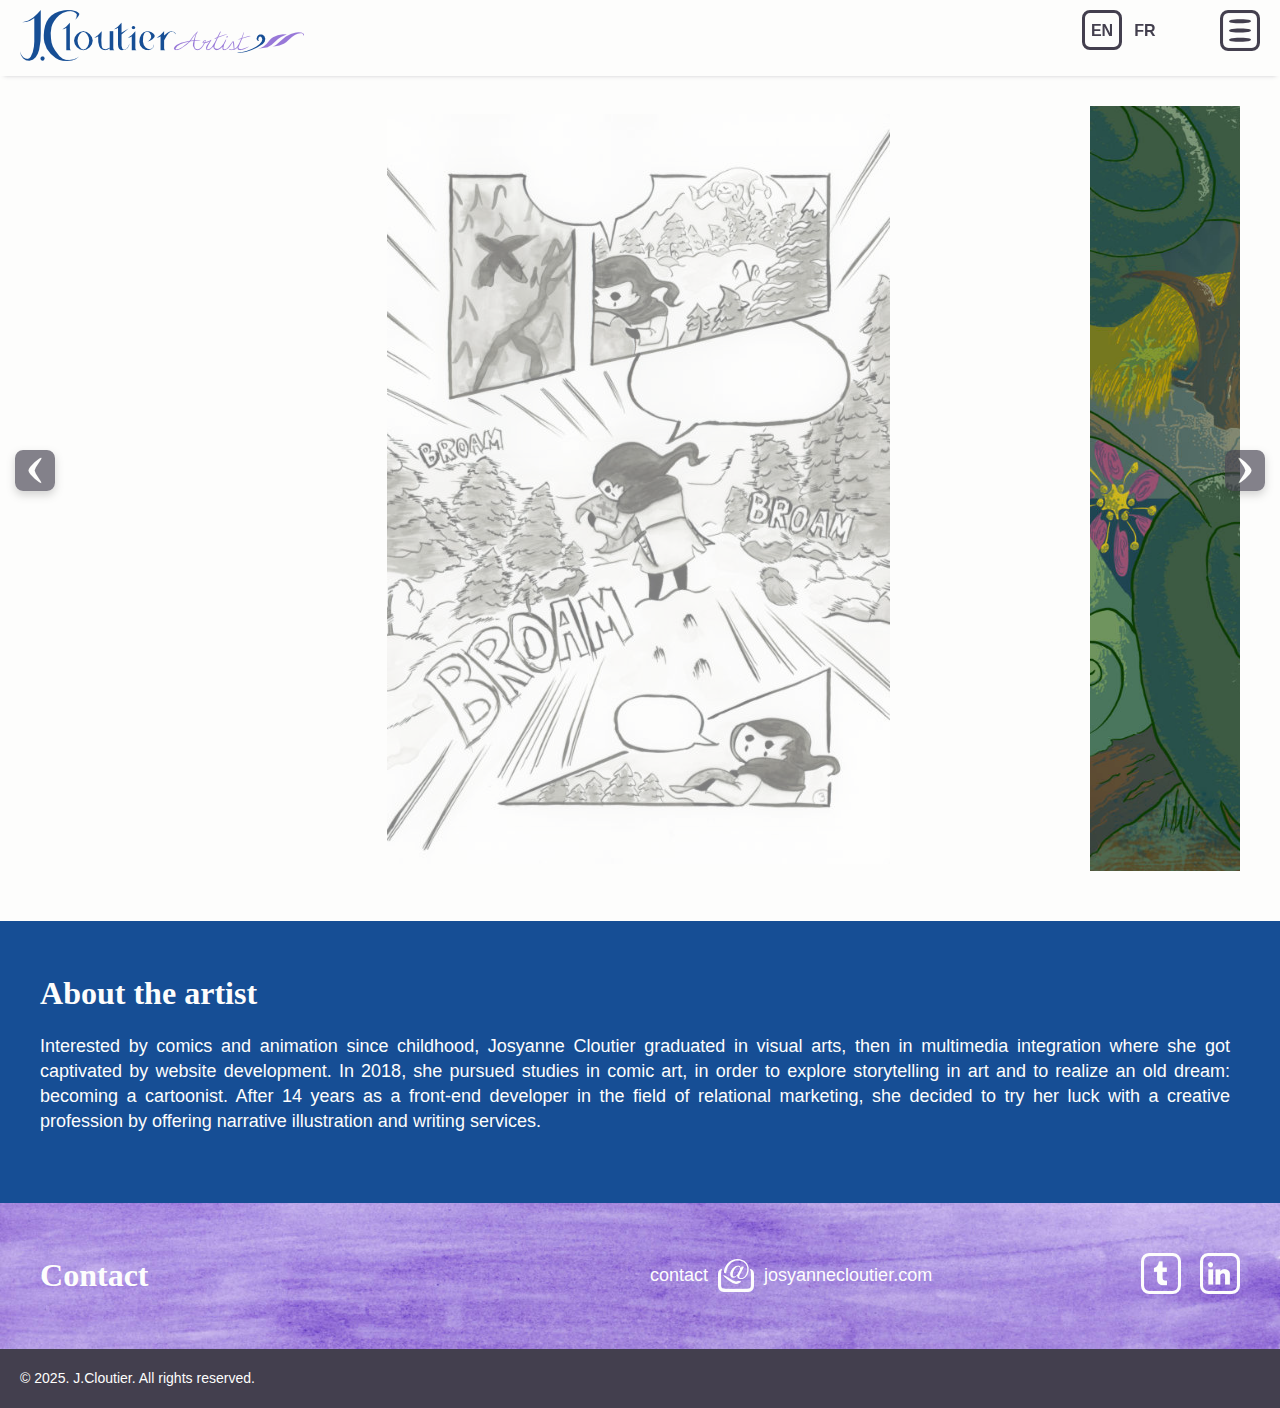
==== commit 64562238: "add new portfolio artwork" ====
--- a/index.html
+++ b/index.html
@@ -60,11 +60,19 @@
 				<div class="slideshow">
 					<div class="artworkWrapper">
 						
-						<div class="artwork isActive">
+						<div class="artwork">
 							<img src="images/2021_GuerrierOmbre_p3.jpg" alt="Shadow warrior, page 3, 2021" draggable="false" />
 							<div class="description">
 								<p class="title">Shadow warrior, page 3</p>
 								<p>2021, ink on bristol paper, 35.6cm x 27.8cm (14in x 11in)</p>
+							</div>
+						</div>
+
+						<div class="artwork isActive">
+							<img src="images/20250212-Izzy-ConceptPage-LowR.jpg" alt="Izzy, concept art, 2025" draggable="false" />
+							<div class="description">
+								<p class="title">Izzy, concept art</p>
+								<p>2025, digital art</p>
 							</div>
 						</div>
 
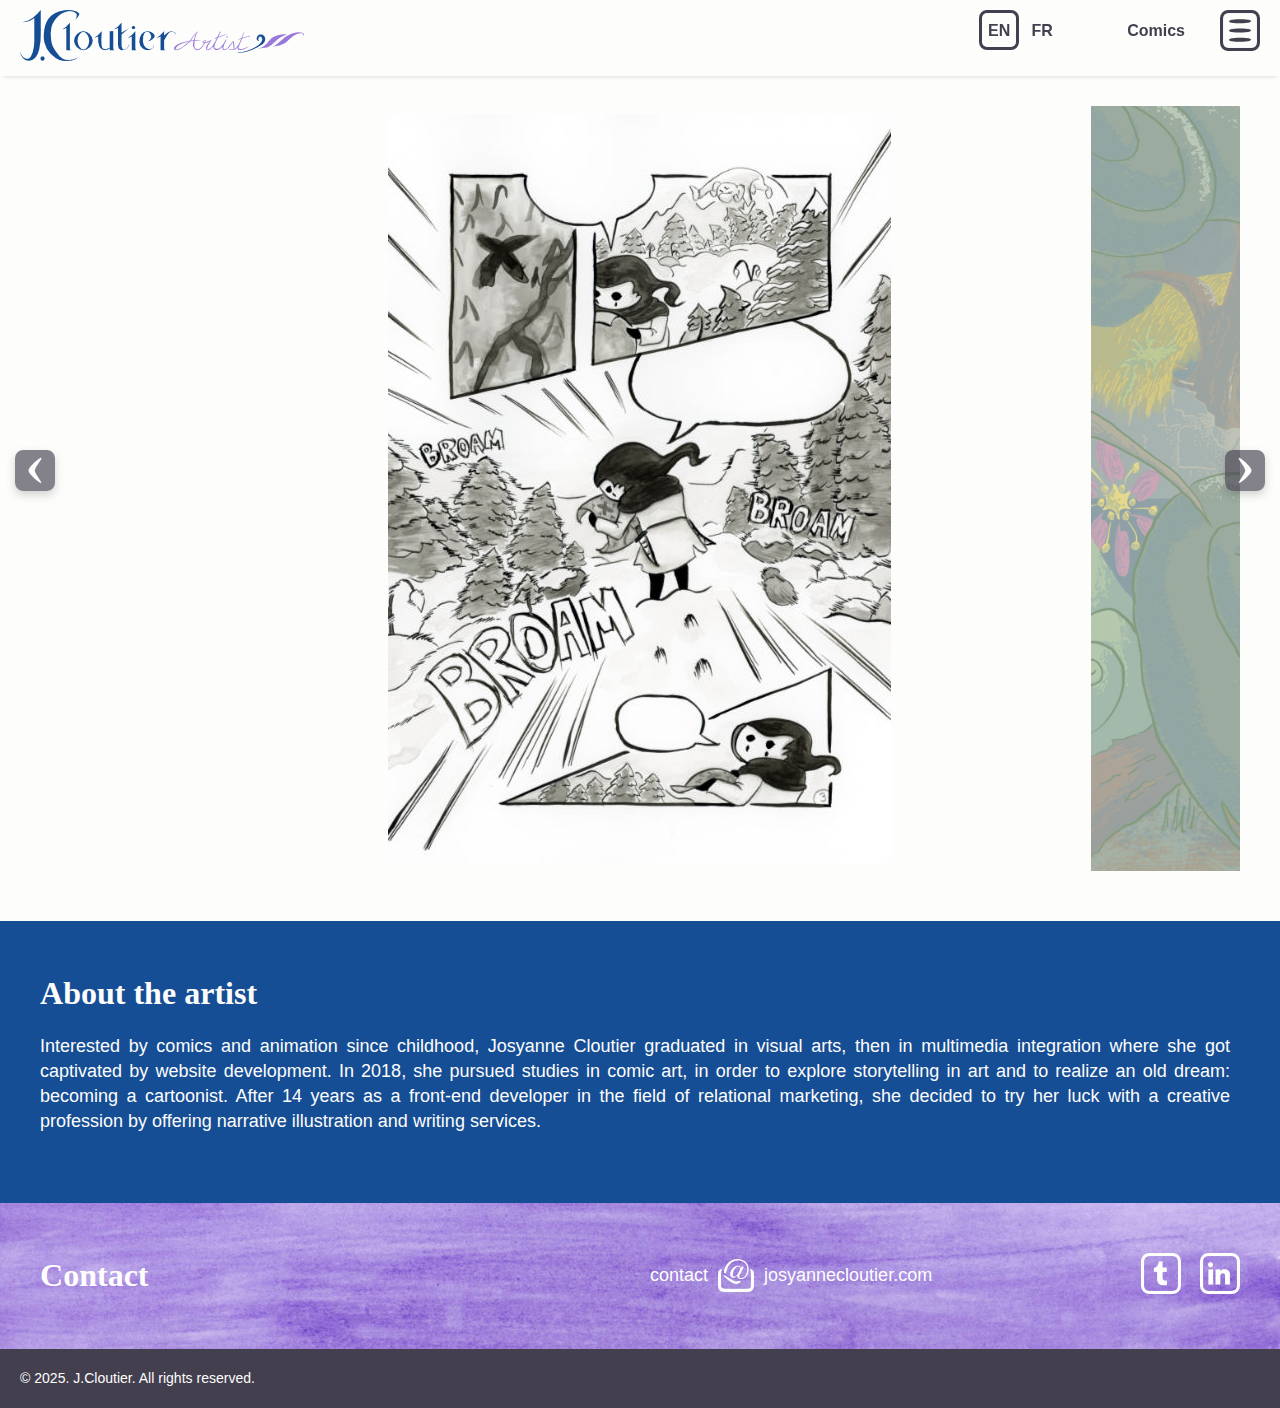
==== commit 422be4b1: "Modifs" ====
--- a/index.html
+++ b/index.html
@@ -22,14 +22,15 @@
 				<ul>
 					<li><a href="index.html">Home</a></li>
 					<li><a href="index.html#portfolio">Portfolio</a></li>
+					<li><a href="comics.html">Comics</a></li>
 					<li><a href="index.html#about">About the artist</a></li>
 					<li><a href="index.html#contact">Contact</a></li>
 					<li><a href="fr/index.html">Français</a></li>
 				</ul>
 			</nav>
 			<ul class="sMediaList">
-				<li><a href="https://jcloutierart.tumblr.com/"><img src="images/ico_tumblr_white.png" alt="Tumblr" /></a></li>
-				<li><a href="https://www.linkedin.com/in/josyanne-cloutier-2179b8313"><img src="images/ico_linkedin_white.png" alt="LinkedIn" /></a></li>
+				<li><a href="https://jcloutierart.tumblr.com/"><img src="images/ico-tumblr-white.png" alt="Tumblr" /></a></li>
+				<li><a href="https://www.linkedin.com/in/josyanne-cloutier-2179b8313"><img src="images/ico-linkedin-white.png" alt="LinkedIn" /></a></li>
 			</ul>
 		</div>
 	</div>	
@@ -37,12 +38,15 @@
 	<header class="header bgWhite">
 		<div class="mainWrapper flexWrapper cols1-1">
 			<div class="logo">
-				<a href="index.html"><img src="images/logo_jcloutier_en_blue.png" alt="J.Cloutier Artist" /></a>
+				<a href="index.html"><img src="images/logo-jcloutier-en-blue.png" alt="J.Cloutier Artist" /></a>
 			</div>
 			<div class="menuWrapper">
 				<div class="desktop menuContent">
 					<ul class="switchLang">
 						<li class="isActive">EN</li><li><a href="fr/index.html">FR</a></li>
+					</ul>	
+					<ul class="menuNav">
+						<li><a href="comics.html">Comics</a></li>
 					</ul>				
 				</div>
 				<div class="menuBtn button jsMenuBtn">
@@ -60,15 +64,15 @@
 				<div class="slideshow">
 					<div class="artworkWrapper">
 						
-						<div class="artwork">
-							<img src="images/2021_GuerrierOmbre_p3.jpg" alt="Shadow warrior, page 3, 2021" draggable="false" />
+						<div class="artwork isActive">
+							<img src="images/2021-GuerrierOmbre-p3.jpg" alt="Shadow warrior, page 3, 2021" draggable="false" />
 							<div class="description">
 								<p class="title">Shadow warrior, page 3</p>
 								<p>2021, ink on bristol paper, 35.6cm x 27.8cm (14in x 11in)</p>
 							</div>
 						</div>
 
-						<div class="artwork isActive">
+						<div class="artwork">
 							<img src="images/20250212-Izzy-ConceptPage-LowR.jpg" alt="Izzy, concept art, 2025" draggable="false" />
 							<div class="description">
 								<p class="title">Izzy, concept art</p>
@@ -125,7 +129,7 @@
 						</div>
 
 						<div class="artwork">
-							<img src="images/2024_Ramfresh_Concept1.jpg" alt="Ramfresh, concept 1, 2024" draggable="false" />
+							<img src="images/2024-Ramfresh-Concept1.jpg" alt="Ramfresh, concept 1, 2024" draggable="false" />
 							<div class="description">
 								<p class="title">Ramfresh, concept 1</p>
 								<p>2024, ink and markers on marker paper, 22.8cm x 30.4cm (9in x 12in)</p>
@@ -133,7 +137,7 @@
 						</div>					
 
 						<div class="artwork">
-							<img src="images/2022_SuperChevre.jpg" alt="Super Chèvre, 2022" draggable="false" />
+							<img src="images/2022-SuperChevre.jpg" alt="Super Chèvre, 2022" draggable="false" />
 							<div class="description">
 								<p class="title">Super Chèvre</p>
 								<p>2022, ink, gouache and watercolor on watercolor paper, 22.8cm x 30.4cm (9in x 12in)</p>
@@ -141,7 +145,7 @@
 						</div>
 
 						<div class="artwork">
-							<img src="images/2022_EvilBouc.jpg" alt="Evil Bouc, 2022" draggable="false" />
+							<img src="images/2022-EvilBouc.jpg" alt="Evil Bouc, 2022" draggable="false" />
 							<div class="description">
 								<p class="title">Evil Bouc</p>
 								<p>2022, ink, gouache and watercolor on watercolor paper, 22.8cm x 30.4cm (9in x 12in)</p>
@@ -149,7 +153,7 @@
 						</div>
 
 						<div class="artwork">
-							<img src="images/2022_MadWoulf.jpg" alt="Mad Woülf, 2022" draggable="false" />
+							<img src="images/2022-MadWoulf.jpg" alt="Mad Woülf, 2022" draggable="false" />
 							<div class="description">
 								<p class="title">Mad Woülf</p>
 								<p>2022, ink, gouache and watercolor on watercolor paper, 22.8cm x 30.4cm (9in x 12in)</p>
@@ -157,7 +161,7 @@
 						</div>
 
 						<div class="artwork">
-							<img src="images/2022_SCCharaSheet.jpg" alt="Character sheet for Super Chèvre, 2022" draggable="false" />
+							<img src="images/2022-SC-CharaSheet.jpg" alt="Character sheet for Super Chèvre, 2022" draggable="false" />
 							<div class="description">
 								<p class="title">Character sheet for Super Chèvre</p>
 								<p>2022, graphite on paper, 22.8cm x 30.4cm (9in x 12in)</p>
@@ -165,7 +169,7 @@
 						</div>
 
 						<div class="artwork">
-							<img src="images/2019_SCInvitation_p2.jpg" alt="Invitation, page 2, 2019" draggable="false" />
+							<img src="images/2019-SC-Invitation-p2.jpg" alt="Invitation, page 2, 2019" draggable="false" />
 							<div class="description">
 								<p class="title">Invitation, page 2</p>
 								<p>2019, ink on bristol paper, 35.6cm x 27.8cm (14in x 11in)</p>
@@ -173,7 +177,7 @@
 						</div>
 
 						<div class="artwork">
-							<img src="images/2020_TommyTimeTravel.jpg" alt="Time travel, 2020" draggable="false" />
+							<img src="images/2020-Tommy-TimeTravel.jpg" alt="Time travel, 2020" draggable="false" />
 							<div class="description">
 								<p class="title">Time travel</p>
 								<p>2020, ink on bristol paper, 35.6cm x 27.8cm (14in x 11in)</p>
@@ -181,7 +185,7 @@
 						</div>
 
 						<div class="artwork">
-							<img src="images/20240506_EtudeCraneLoup.jpg" alt="Study of a wolf skull, 2024" draggable="false" />
+							<img src="images/20240506-EtudeCraneLoup.jpg" alt="Study of a wolf skull, 2024" draggable="false" />
 							<div class="description">
 								<p class="title">Study of a wolf skull</p>
 								<p>2024, graphite on paper, 14.2cm x 21.6cm (5.63in x 8.5in)</p>
@@ -189,7 +193,7 @@
 						</div>
 
 						<div class="artwork">
-							<img src="images/2024_LumiereFeline.jpg" alt="Feline light" draggable="false" />
+							<img src="images/2024-LumiereFeline.jpg" alt="Feline light" draggable="false" />
 							<div class="description">
 								<p class="title">Feline light</p>
 								<p>2024, ink on watercolor paper, 17.7cm x 17.7cm (7in x 7in)</p>
@@ -197,7 +201,7 @@
 						</div>						
 
 						<div class="artwork">
-							<img src="images/20240419_Woulf.jpg" alt="Mad Woülf, color exercise, 2024" draggable="false" />
+							<img src="images/20240419-Woulf.jpg" alt="Mad Woülf, color exercise, 2024" draggable="false" />
 							<div class="description">
 								<p class="title">Mad Woülf (color exercise)</p>
 								<p>2024, ink, watercolor and gouache on mixed media paper, 7.6cm x 11.5cm (3in x 4.5in)</p>
@@ -205,7 +209,7 @@
 						</div>					
 
 						<div class="artwork">
-							<img src="images/20240524_Woulf.jpg" alt="Mad Woülf, color exercise, 2024" draggable="false" />
+							<img src="images/20240524-Woulf.jpg" alt="Mad Woülf, color exercise, 2024" draggable="false" />
 							<div class="description">
 								<p class="title">Mad Woülf (color exercise)</p>
 								<p>2024, ink, watercolor and gouache on mixed media paper, 7.5cm x 11.5cm (3in x 4.5in)</p>
@@ -213,7 +217,7 @@
 						</div>
 
 						<div class="artwork">
-							<img src="images/20240427_ShadowWarriorColor.jpg" alt="Shadow warrior, color exercise, 2024" draggable="false" />
+							<img src="images/20240427-ShadowWarrior-Color.jpg" alt="Shadow warrior, color exercise, 2024" draggable="false" />
 							<div class="description">
 								<p class="title">Shadow warrior (color exercise)</p>
 								<p>2024, watercolor and gouache on mixed media paper, 7.6cm x 11.5cm (3in x 4.5in)</p>
@@ -259,8 +263,8 @@
 				</div>
 				<div class="contactOther">
 					<ul class="sMediaList">
-						<li><a href="https://jcloutierart.tumblr.com/"><img src="images/ico_tumblr_white.png" alt="Tumblr" /></a></li>
-						<li><a href="https://www.linkedin.com/in/josyanne-cloutier-2179b8313"><img src="images/ico_linkedin_white.png" alt="LinkedIn" /></a></li>
+						<li><a href="https://jcloutierart.tumblr.com/"><img src="images/ico-tumblr-white.png" alt="Tumblr" /></a></li>
+						<li><a href="https://www.linkedin.com/in/josyanne-cloutier-2179b8313"><img src="images/ico-linkedin-white.png" alt="LinkedIn" /></a></li>
 					</ul>
 				</div>
 			</div>
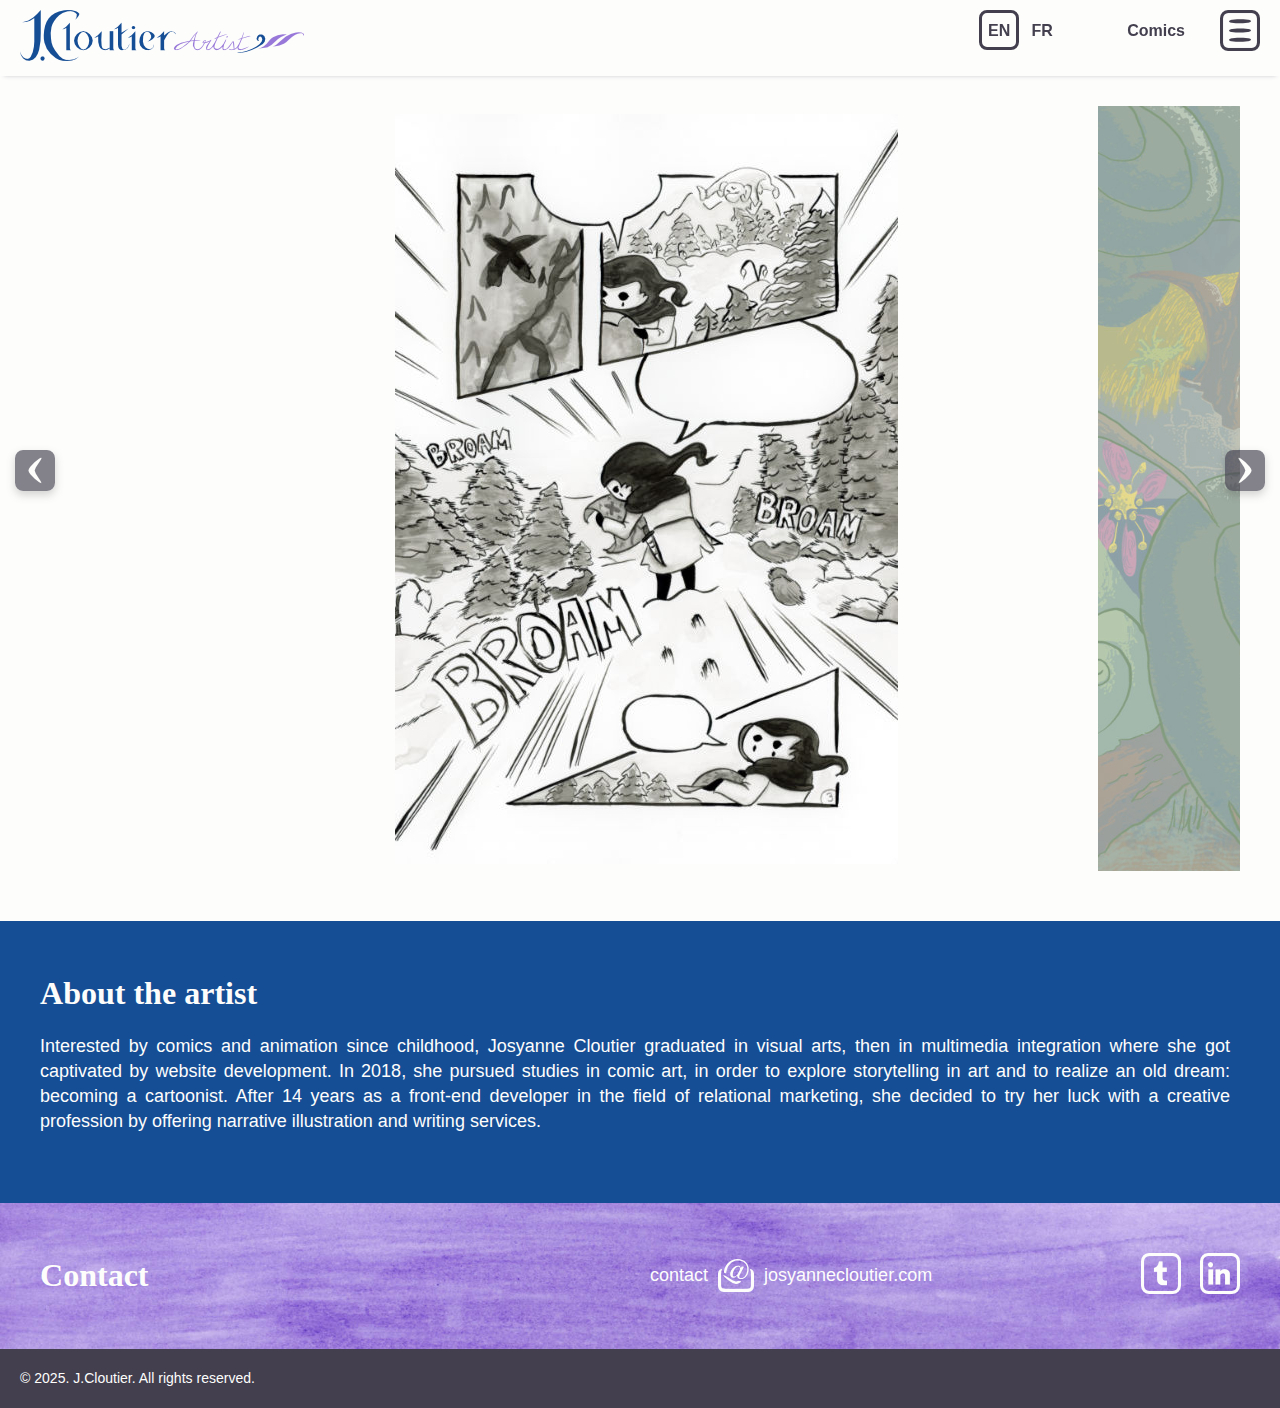
==== commit 987d3601: "Update portfolio images" ====
--- a/index.html
+++ b/index.html
@@ -89,52 +89,20 @@
 						</div>
 
 						<div class="artwork">
-							<img src="images/20250128-ConceptArt-DressIzzy-LowR.jpg" alt="Izzy, character design, 2025" draggable="false" />
+							<img src="images/2020-Tommy-TimeTravel.jpg" alt="Time travel, 2020" draggable="false" />
 							<div class="description">
-								<p class="title">Izzy, character design</p>
-								<p>2025, graphite on paper, 21.6cm x 27.8cm (8.5in x 11in)</p>
+								<p class="title">Time travel</p>
+								<p>2020, ink on bristol paper, 35.6cm x 27.8cm (14in x 11in)</p>
 							</div>
 						</div>
 
 						<div class="artwork">
-							<img src="images/20250128-ConceptArt-Izzy-LowR.jpg" alt="Izzy, character design, 2025" draggable="false" />
+							<img src="images/2019-SC-Invitation-p2.jpg" alt="Invitation, page 2, 2019" draggable="false" />
 							<div class="description">
-								<p class="title">Izzy, character design</p>
-								<p>2025, graphite on paper, 21.6cm x 27.8cm (8.5in x 11in)</p>
+								<p class="title">Invitation, page 2</p>
+								<p>2019, ink on bristol paper, 35.6cm x 27.8cm (14in x 11in)</p>
 							</div>
-						</div>
-
-						<div class="artwork">
-							<img src="images/20250129-ConceptArt-MagicStaff-LowR.jpg" alt="Magic staff design, 2025" draggable="false" />
-							<div class="description">
-								<p class="title">Magic staff design</p>
-								<p>2025, graphite on paper, 21.6cm x 27.8cm (8.5in x 11in)</p>
-							</div>
-						</div>
-
-						<div class="artwork">
-							<img src="images/20250129-ConceptArt-Shadow-LowR.jpg" alt="Shadow, character design, 2025" draggable="false" />
-							<div class="description">
-								<p class="title">Shadow, character design</p>
-								<p>2025, graphite on paper, 21.6cm x 27.8cm (8.5in x 11in)</p>
-							</div>
-						</div>
-
-						<div class="artwork">
-							<img src="images/20250131-ConceptArt-Village-LowR.jpg" alt="Village housing design, 2025" draggable="false" />
-							<div class="description">
-								<p class="title">Village housing design</p>
-								<p>2025, graphite on paper, 21.6cm x 27.8cm (8.5in x 11in)</p>
-							</div>
-						</div>
-
-						<div class="artwork">
-							<img src="images/2024-Ramfresh-Concept1.jpg" alt="Ramfresh, concept 1, 2024" draggable="false" />
-							<div class="description">
-								<p class="title">Ramfresh, concept 1</p>
-								<p>2024, ink and markers on marker paper, 22.8cm x 30.4cm (9in x 12in)</p>
-							</div>
-						</div>					
+						</div>											
 
 						<div class="artwork">
 							<img src="images/2022-SuperChevre.jpg" alt="Super Chèvre, 2022" draggable="false" />
@@ -157,70 +125,6 @@
 							<div class="description">
 								<p class="title">Mad Woülf</p>
 								<p>2022, ink, gouache and watercolor on watercolor paper, 22.8cm x 30.4cm (9in x 12in)</p>
-							</div>
-						</div>
-
-						<div class="artwork">
-							<img src="images/2022-SC-CharaSheet.jpg" alt="Character sheet for Super Chèvre, 2022" draggable="false" />
-							<div class="description">
-								<p class="title">Character sheet for Super Chèvre</p>
-								<p>2022, graphite on paper, 22.8cm x 30.4cm (9in x 12in)</p>
-							</div>
-						</div>
-
-						<div class="artwork">
-							<img src="images/2019-SC-Invitation-p2.jpg" alt="Invitation, page 2, 2019" draggable="false" />
-							<div class="description">
-								<p class="title">Invitation, page 2</p>
-								<p>2019, ink on bristol paper, 35.6cm x 27.8cm (14in x 11in)</p>
-							</div>
-						</div>
-
-						<div class="artwork">
-							<img src="images/2020-Tommy-TimeTravel.jpg" alt="Time travel, 2020" draggable="false" />
-							<div class="description">
-								<p class="title">Time travel</p>
-								<p>2020, ink on bristol paper, 35.6cm x 27.8cm (14in x 11in)</p>
-							</div>
-						</div>
-
-						<div class="artwork">
-							<img src="images/20240506-EtudeCraneLoup.jpg" alt="Study of a wolf skull, 2024" draggable="false" />
-							<div class="description">
-								<p class="title">Study of a wolf skull</p>
-								<p>2024, graphite on paper, 14.2cm x 21.6cm (5.63in x 8.5in)</p>
-							</div>
-						</div>
-
-						<div class="artwork">
-							<img src="images/2024-LumiereFeline.jpg" alt="Feline light" draggable="false" />
-							<div class="description">
-								<p class="title">Feline light</p>
-								<p>2024, ink on watercolor paper, 17.7cm x 17.7cm (7in x 7in)</p>
-							</div>
-						</div>						
-
-						<div class="artwork">
-							<img src="images/20240419-Woulf.jpg" alt="Mad Woülf, color exercise, 2024" draggable="false" />
-							<div class="description">
-								<p class="title">Mad Woülf (color exercise)</p>
-								<p>2024, ink, watercolor and gouache on mixed media paper, 7.6cm x 11.5cm (3in x 4.5in)</p>
-							</div>
-						</div>					
-
-						<div class="artwork">
-							<img src="images/20240524-Woulf.jpg" alt="Mad Woülf, color exercise, 2024" draggable="false" />
-							<div class="description">
-								<p class="title">Mad Woülf (color exercise)</p>
-								<p>2024, ink, watercolor and gouache on mixed media paper, 7.5cm x 11.5cm (3in x 4.5in)</p>
-							</div>
-						</div>
-
-						<div class="artwork">
-							<img src="images/20240427-ShadowWarrior-Color.jpg" alt="Shadow warrior, color exercise, 2024" draggable="false" />
-							<div class="description">
-								<p class="title">Shadow warrior (color exercise)</p>
-								<p>2024, watercolor and gouache on mixed media paper, 7.6cm x 11.5cm (3in x 4.5in)</p>
 							</div>
 						</div>
 
--- a/css/mainstyle.css
+++ b/css/mainstyle.css
@@ -228,6 +228,24 @@
 			.slideshowControls .prevBtn:hover, .slideshowControls .prevBtn:focus, .slideshowControls .nextBtn:hover, .slideshowControls .nextBtn:focus { opacity:1; }
 
 
+/* COMICS PAGE  */
+.comics {}
+.comics .tilesWrapper { display:flex; flex-wrap:wrap; justify-content:center; }
+.comics .tiles { overflow:hidden; width:250px; height:350px; position:relative; margin:var(--spacing20); -webkit-border-radius:calc(var(--radius) * 3); -moz-border-radius:calc(var(--radius) * 3); border-radius:calc(var(--radius) * 3); -webkit-transition:var(--transition500msEase); -moz-transition:var(--transition500msEase); transition:var(--transition500msEase); }
+	.comics .tiles img { width:100%; height:100%; object-fit:cover; position:absolute; display:block; }
+	.comics .tiles .description { display:none; padding:var(--spacing20); background-color:var(--neutralColor2-75); position:absolute; top:0; left:0; height:100%; font-size:0.89em; /* 16px */ text-align:left; color:var(--white); -webkit-transition:var(--transition500msEase); -moz-transition:var(--transition500msEase); transition:var(--transition500msEase); }
+		.comics .tiles .description .title { font-weight:bold; margin:0; margin-bottom:1em; }
+		.comics .tiles .description .summary { max-height:70%; overflow:hidden; -webkit-mask-image:linear-gradient(black 87%, transparent); mask-image:linear-gradient(black 87%, transparent); }
+			.comics .tiles .description .summary p:first-child { margin-top:0; }
+		.comics .tiles .description a.button, .comics .tiles .description a.button:active, .comics .tiles .description a.button:visited { background-color:var(--white); color:var(--neutralColor2); text-align:center; font-weight:bold; text-decoration:none; display:block; width:100%; padding:var(--spacing10) 0; }
+			.comics .tiles .description a.button:hover, .comics .tiles .description a.button:focus { background-color:var(--secondColor1); color:var(--white); }
+	.comics .tiles:hover .description, .comics .tiles:focus .description { display:block; }
+
+.singleComic {}
+	.singleComic .comicPage { margin:var(--spacing20); }
+		.singleComic .comicPage img { margin:0 auto; display:block; max-width:100%; width:auto; height:auto; max-height:85vh; }
+
+
 /* ABOUT PAGE */
 #about {}
 #about .photo { max-width:200px; min-height:250px; overflow:hidden; background-color:var(--neutalColor2); -webkit-border-radius:calc(var(--radius) * 3); -moz-border-radius:calc(var(--radius) * 3); border-radius:calc(var(--radius) * 3); }
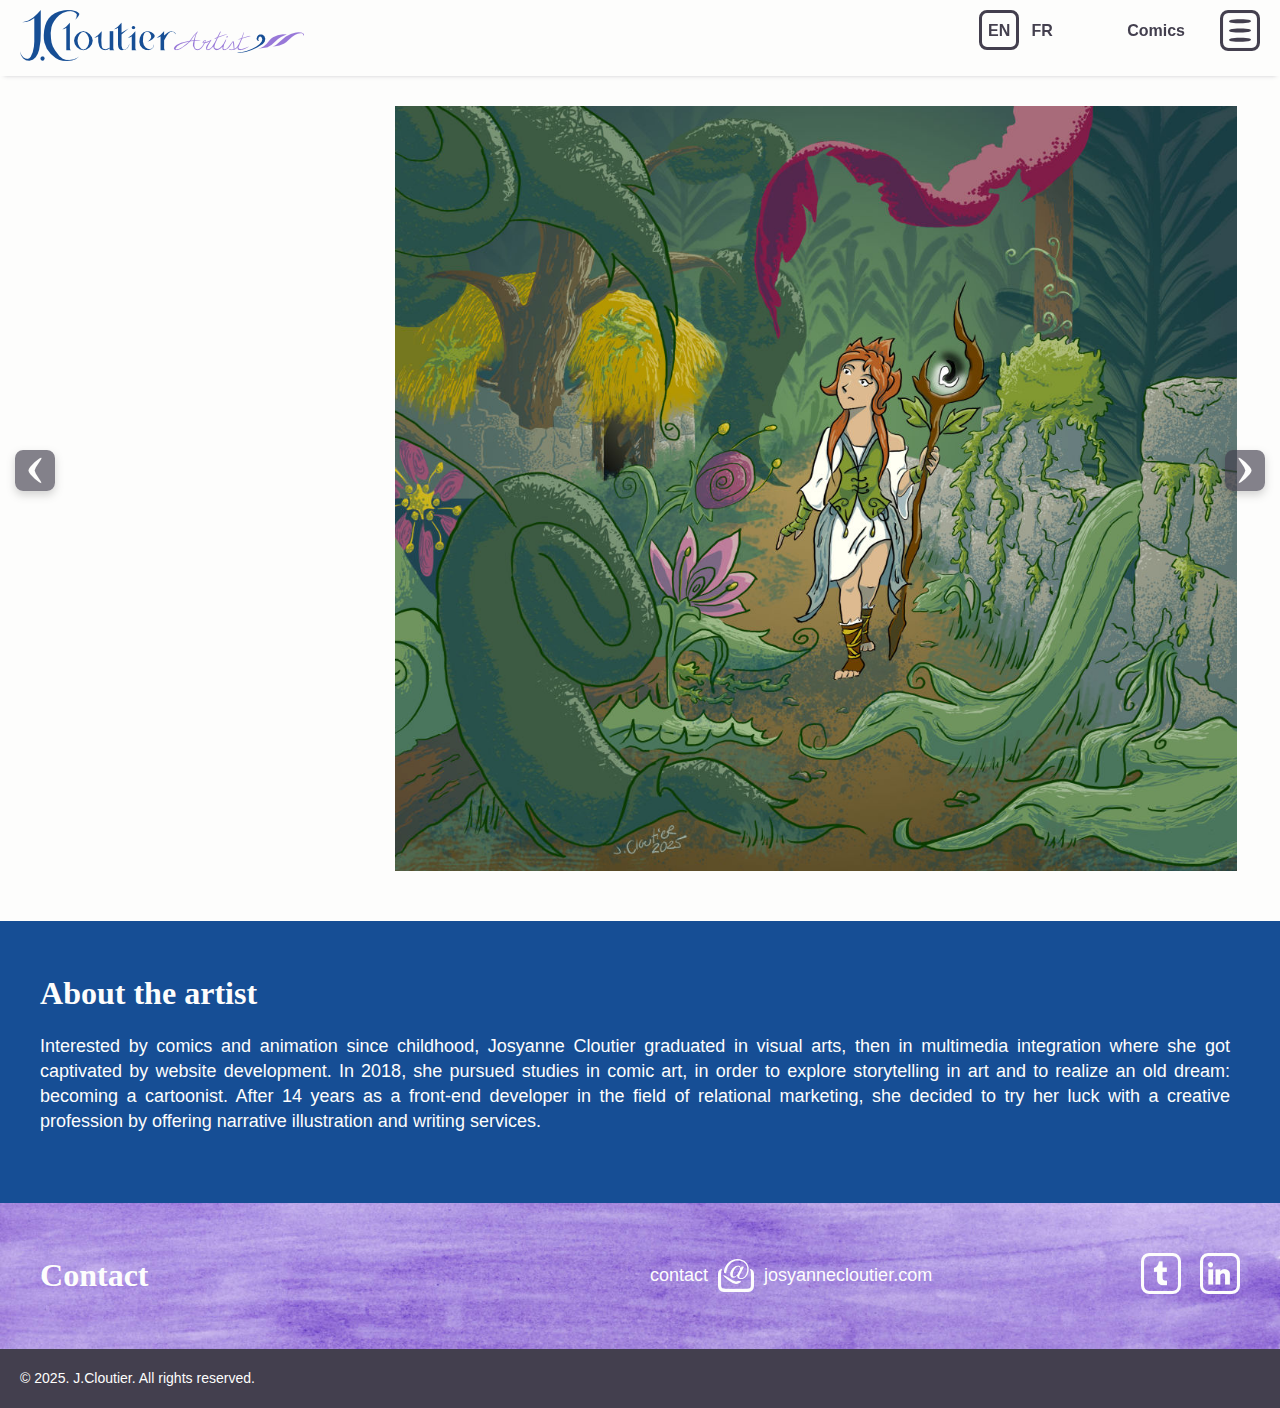
==== commit a1666a13: "Change order image portfolio" ====
--- a/index.html
+++ b/index.html
@@ -65,20 +65,44 @@
 					<div class="artworkWrapper">
 						
 						<div class="artwork isActive">
-							<img src="images/2021-GuerrierOmbre-p3.jpg" alt="Shadow warrior, page 3, 2021" draggable="false" />
-							<div class="description">
-								<p class="title">Shadow warrior, page 3</p>
-								<p>2021, ink on bristol paper, 35.6cm x 27.8cm (14in x 11in)</p>
-							</div>
-						</div>
-
-						<div class="artwork">
 							<img src="images/20250212-Izzy-ConceptPage-LowR.jpg" alt="Izzy, concept art, 2025" draggable="false" />
 							<div class="description">
 								<p class="title">Izzy, concept art</p>
 								<p>2025, digital art</p>
 							</div>
 						</div>
+
+						<div class="artwork">
+							<img src="images/2022-SuperChevre.jpg" alt="Super Chèvre, 2022" draggable="false" />
+							<div class="description">
+								<p class="title">Super Chèvre</p>
+								<p>2022, ink, gouache and watercolor on watercolor paper, 22.8cm x 30.4cm (9in x 12in)</p>
+							</div>
+						</div>
+
+						<div class="artwork">
+							<img src="images/2022-EvilBouc.jpg" alt="Evil Bouc, 2022" draggable="false" />
+							<div class="description">
+								<p class="title">Evil Bouc</p>
+								<p>2022, ink, gouache and watercolor on watercolor paper, 22.8cm x 30.4cm (9in x 12in)</p>
+							</div>
+						</div>
+
+						<div class="artwork">
+							<img src="images/2022-MadWoulf.jpg" alt="Mad Woülf, 2022" draggable="false" />
+							<div class="description">
+								<p class="title">Mad Woülf</p>
+								<p>2022, ink, gouache and watercolor on watercolor paper, 22.8cm x 30.4cm (9in x 12in)</p>
+							</div>
+						</div>
+
+						<div class="artwork">
+							<img src="images/2021-GuerrierOmbre-p3.jpg" alt="Shadow warrior, page 3, 2021" draggable="false" />
+							<div class="description">
+								<p class="title">Shadow warrior, page 3</p>
+								<p>2021, ink on bristol paper, 35.6cm x 27.8cm (14in x 11in)</p>
+							</div>
+						</div>						
 
 						<div class="artwork">
 							<img src="images/20250121-ConceptArt-Izzy-LowR.jpg" alt="Izzy, concept, 2025" draggable="false" />
@@ -101,30 +125,6 @@
 							<div class="description">
 								<p class="title">Invitation, page 2</p>
 								<p>2019, ink on bristol paper, 35.6cm x 27.8cm (14in x 11in)</p>
-							</div>
-						</div>											
-
-						<div class="artwork">
-							<img src="images/2022-SuperChevre.jpg" alt="Super Chèvre, 2022" draggable="false" />
-							<div class="description">
-								<p class="title">Super Chèvre</p>
-								<p>2022, ink, gouache and watercolor on watercolor paper, 22.8cm x 30.4cm (9in x 12in)</p>
-							</div>
-						</div>
-
-						<div class="artwork">
-							<img src="images/2022-EvilBouc.jpg" alt="Evil Bouc, 2022" draggable="false" />
-							<div class="description">
-								<p class="title">Evil Bouc</p>
-								<p>2022, ink, gouache and watercolor on watercolor paper, 22.8cm x 30.4cm (9in x 12in)</p>
-							</div>
-						</div>
-
-						<div class="artwork">
-							<img src="images/2022-MadWoulf.jpg" alt="Mad Woülf, 2022" draggable="false" />
-							<div class="description">
-								<p class="title">Mad Woülf</p>
-								<p>2022, ink, gouache and watercolor on watercolor paper, 22.8cm x 30.4cm (9in x 12in)</p>
 							</div>
 						</div>
 
